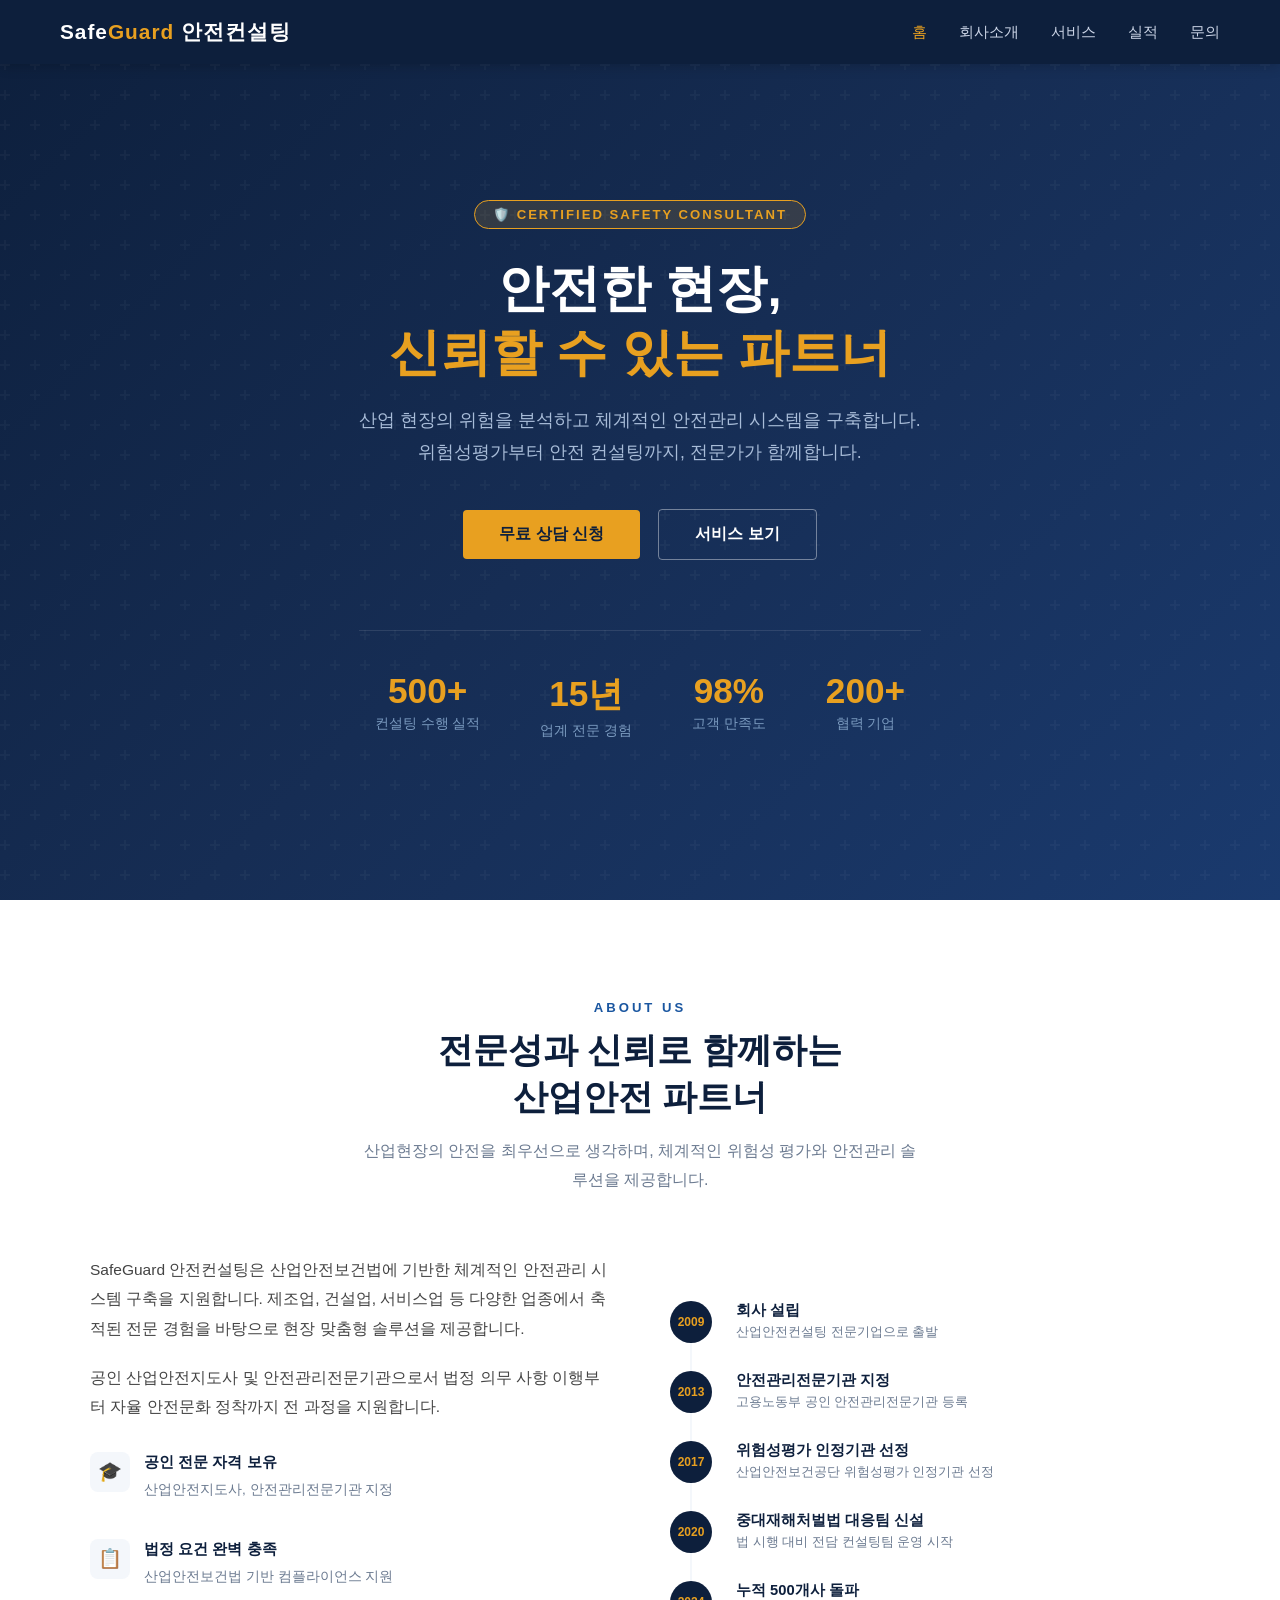
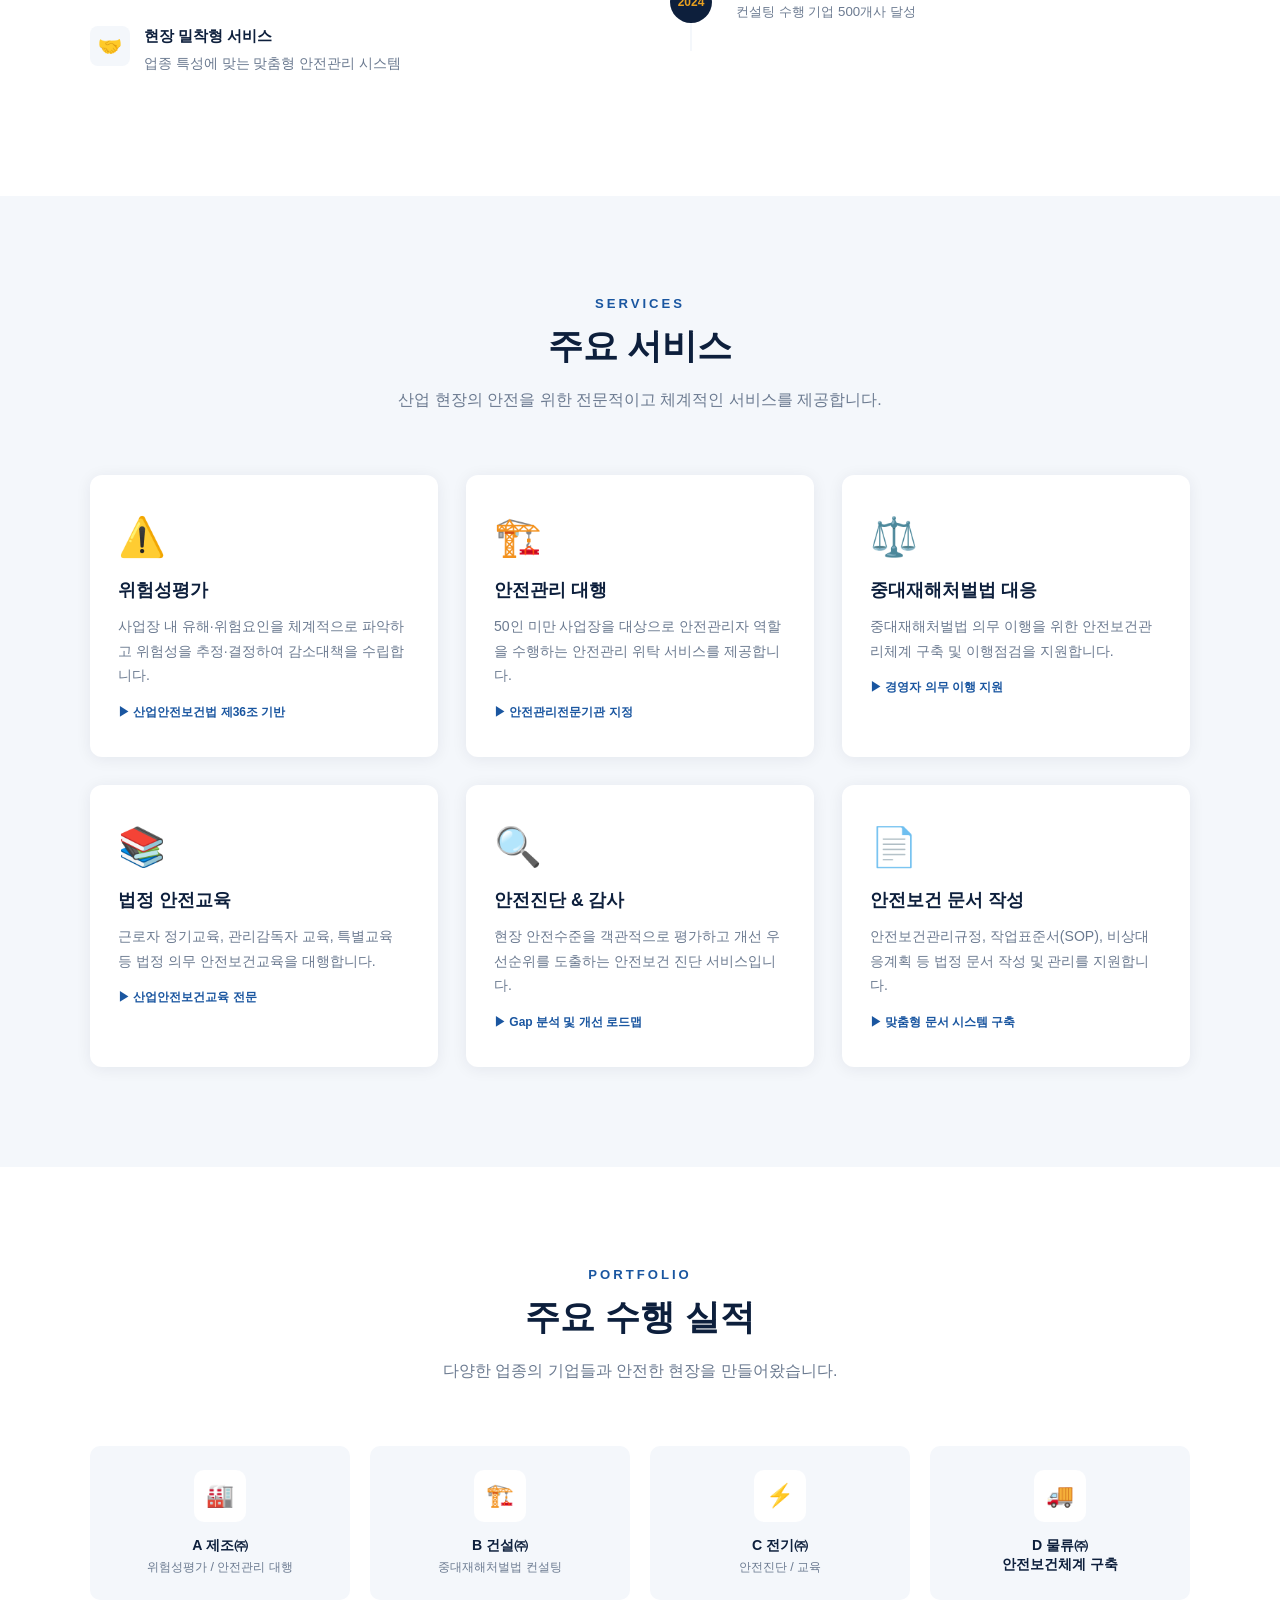
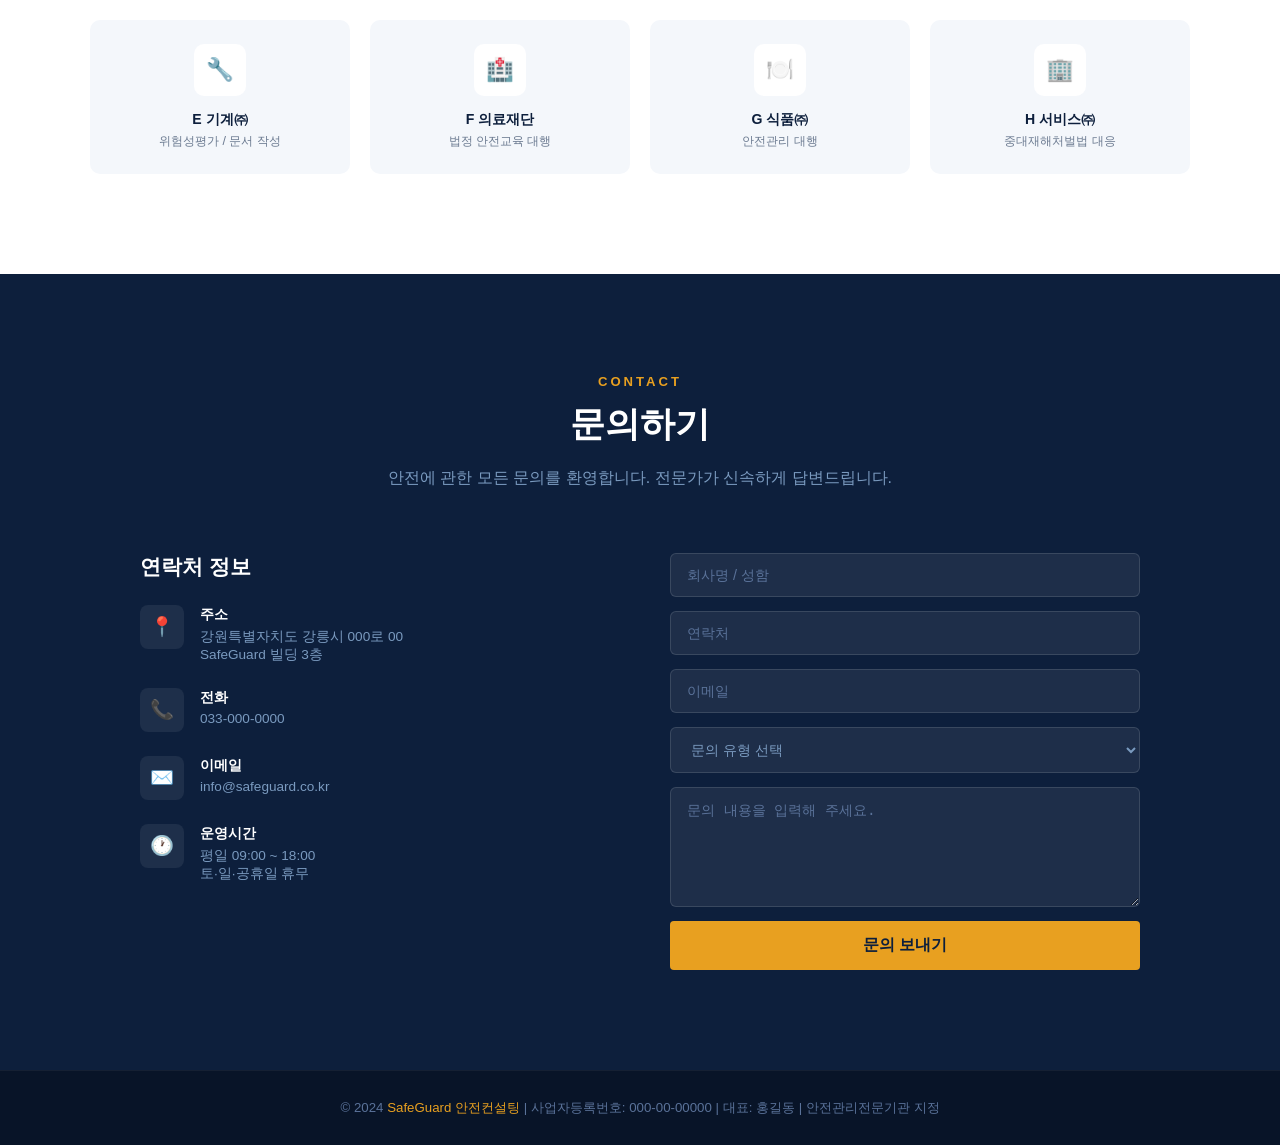
==== index.html @ ff200912 "Add files via upload" ====
<!DOCTYPE html>
<html lang="ko">
<head>
<meta charset="UTF-8">
<meta name="viewport" content="width=device-width, initial-scale=1.0">
<title>SafeGuard 산업안전컨설팅</title>
<style>
  * { margin: 0; padding: 0; box-sizing: border-box; }
  :root {
    --navy: #0d1f3c;
    --navy2: #162d54;
    --blue: #1a56a0;
    --accent: #e8a020;
    --light: #f4f7fb;
    --gray: #6b7a90;
    --white: #ffffff;
  }
  body { font-family: 'Segoe UI', 'Apple SD Gothic Neo', sans-serif; color: #222; background: var(--white); }

  /* NAV */
  nav {
    position: fixed; top: 0; width: 100%; background: var(--navy);
    display: flex; align-items: center; justify-content: space-between;
    padding: 0 60px; height: 64px; z-index: 1000; box-shadow: 0 2px 12px rgba(0,0,0,0.2);
  }
  .logo { color: var(--white); font-size: 1.3rem; font-weight: 700; letter-spacing: 1px; }
  .logo span { color: var(--accent); }
  .nav-links { display: flex; gap: 32px; list-style: none; }
  .nav-links a { color: #cdd6e8; text-decoration: none; font-size: 0.92rem; font-weight: 500; transition: color 0.2s; }
  .nav-links a:hover { color: var(--accent); }

  /* SECTIONS */
  section { scroll-margin-top: 64px; }

  /* HERO */
  .hero {
    min-height: 100vh; background: linear-gradient(135deg, var(--navy) 0%, var(--navy2) 50%, #1a3a6e 100%);
    display: flex; align-items: center; justify-content: center;
    text-align: center; padding: 100px 20px 60px;
    position: relative; overflow: hidden;
  }
  .hero::before {
    content: ''; position: absolute; inset: 0;
    background: url("data:image/svg+xml,%3Csvg width='60' height='60' viewBox='0 0 60 60' xmlns='http://www.w3.org/2000/svg'%3E%3Cg fill='none' fill-rule='evenodd'%3E%3Cg fill='%23ffffff' fill-opacity='0.03'%3E%3Cpath d='M36 34v-4h-2v4h-4v2h4v4h2v-4h4v-2h-4zm0-30V0h-2v4h-4v2h4v4h2V6h4V4h-4zM6 34v-4H4v4H0v2h4v4h2v-4h4v-2H6zM6 4V0H4v4H0v2h4v4h2V6h4V4H6z'/%3E%3C/g%3E%3C/g%3E%3C/svg%3E");
  }
  .hero-content { position: relative; z-index: 1; max-width: 800px; }
  .hero-badge {
    display: inline-block; background: rgba(232,160,32,0.15); border: 1px solid var(--accent);
    color: var(--accent); padding: 6px 18px; border-radius: 20px; font-size: 0.82rem;
    font-weight: 600; letter-spacing: 2px; margin-bottom: 28px;
  }
  .hero h1 { color: var(--white); font-size: 3.2rem; font-weight: 800; line-height: 1.25; margin-bottom: 20px; }
  .hero h1 span { color: var(--accent); }
  .hero p { color: #a8bcd8; font-size: 1.1rem; line-height: 1.8; margin-bottom: 40px; }
  .btn-primary {
    background: var(--accent); color: var(--navy); padding: 14px 36px;
    border: none; border-radius: 4px; font-size: 1rem; font-weight: 700;
    cursor: pointer; text-decoration: none; display: inline-block; transition: all 0.2s;
  }
  .btn-primary:hover { background: #f0b030; transform: translateY(-2px); box-shadow: 0 6px 20px rgba(232,160,32,0.4); }
  .btn-outline {
    background: transparent; color: var(--white); padding: 14px 36px;
    border: 1.5px solid rgba(255,255,255,0.4); border-radius: 4px; font-size: 1rem; font-weight: 600;
    cursor: pointer; text-decoration: none; display: inline-block; transition: all 0.2s; margin-left: 14px;
  }
  .btn-outline:hover { border-color: var(--white); background: rgba(255,255,255,0.08); }

  .stats {
    display: flex; justify-content: center; gap: 60px; margin-top: 70px;
    border-top: 1px solid rgba(255,255,255,0.1); padding-top: 40px;
  }
  .stat-item { text-align: center; }
  .stat-num { color: var(--accent); font-size: 2.2rem; font-weight: 800; }
  .stat-label { color: #7a9abf; font-size: 0.85rem; margin-top: 4px; }

  /* ABOUT */
  #about { background: var(--white); padding: 100px 60px; }
  .section-header { text-align: center; margin-bottom: 60px; }
  .section-tag { color: var(--blue); font-size: 0.82rem; font-weight: 700; letter-spacing: 3px; text-transform: uppercase; margin-bottom: 12px; }
  .section-title { font-size: 2.2rem; font-weight: 800; color: var(--navy); margin-bottom: 16px; }
  .section-desc { color: var(--gray); font-size: 1rem; line-height: 1.8; max-width: 560px; margin: 0 auto; }

  .about-grid { display: grid; grid-template-columns: 1fr 1fr; gap: 60px; max-width: 1100px; margin: 0 auto; align-items: center; }
  .about-text p { color: #444; line-height: 1.9; margin-bottom: 20px; font-size: 0.97rem; }
  .about-features { display: flex; flex-direction: column; gap: 16px; margin-top: 30px; }
  .feature-item { display: flex; align-items: flex-start; gap: 14px; }
  .feature-icon { width: 40px; height: 40px; background: var(--light); border-radius: 8px; display: flex; align-items: center; justify-content: center; font-size: 1.2rem; flex-shrink: 0; }
  .feature-item h4 { font-size: 0.95rem; font-weight: 700; color: var(--navy); margin-bottom: 4px; }
  .feature-item p { font-size: 0.85rem; color: var(--gray); }

  .timeline { position: relative; }
  .timeline::before { content: ''; position: absolute; left: 20px; top: 0; bottom: 0; width: 2px; background: var(--light); }
  .tl-item { display: flex; gap: 24px; margin-bottom: 28px; position: relative; }
  .tl-dot { width: 42px; height: 42px; background: var(--navy); border-radius: 50%; display: flex; align-items: center; justify-content: center; color: var(--accent); font-size: 0.75rem; font-weight: 700; flex-shrink: 0; z-index: 1; }
  .tl-content h4 { font-size: 0.92rem; font-weight: 700; color: var(--navy); }
  .tl-content p { font-size: 0.83rem; color: var(--gray); margin-top: 3px; }

  /* SERVICES */
  #services { background: var(--light); padding: 100px 60px; }
  .services-grid { display: grid; grid-template-columns: repeat(3, 1fr); gap: 28px; max-width: 1100px; margin: 0 auto; }
  .service-card {
    background: var(--white); border-radius: 12px; padding: 36px 28px;
    box-shadow: 0 2px 16px rgba(13,31,60,0.07); transition: all 0.25s;
    border-top: 3px solid transparent;
  }
  .service-card:hover { transform: translateY(-6px); box-shadow: 0 12px 36px rgba(13,31,60,0.13); border-top-color: var(--accent); }
  .svc-icon { font-size: 2.4rem; margin-bottom: 18px; }
  .service-card h3 { font-size: 1.1rem; font-weight: 700; color: var(--navy); margin-bottom: 12px; }
  .service-card p { font-size: 0.88rem; color: var(--gray); line-height: 1.75; }
  .svc-tag { display: inline-block; margin-top: 16px; font-size: 0.75rem; color: var(--blue); font-weight: 600; }

  /* PORTFOLIO */
  #portfolio { background: var(--white); padding: 100px 60px; }
  .portfolio-grid { display: grid; grid-template-columns: repeat(4, 1fr); gap: 20px; max-width: 1100px; margin: 0 auto; }
  .portfolio-card {
    background: var(--light); border-radius: 10px; padding: 24px 20px;
    text-align: center; transition: all 0.2s;
  }
  .portfolio-card:hover { background: var(--navy); }
  .portfolio-card:hover .pc-name { color: var(--white); }
  .portfolio-card:hover .pc-type { color: var(--accent); }
  .pc-logo { width: 52px; height: 52px; background: var(--white); border-radius: 10px; margin: 0 auto 14px; display: flex; align-items: center; justify-content: center; font-size: 1.4rem; }
  .pc-name { font-size: 0.88rem; font-weight: 700; color: var(--navy); }
  .pc-type { font-size: 0.78rem; color: var(--gray); margin-top: 4px; }

  /* CONTACT */
  #contact { background: var(--navy); padding: 100px 60px; }
  #contact .section-title { color: var(--white); }
  #contact .section-desc { color: #7a9abf; }
  .contact-grid { display: grid; grid-template-columns: 1fr 1fr; gap: 60px; max-width: 1000px; margin: 0 auto; }
  .contact-info { color: #a8bcd8; }
  .contact-info h3 { color: var(--white); font-size: 1.3rem; margin-bottom: 24px; }
  .ci-item { display: flex; gap: 16px; align-items: flex-start; margin-bottom: 24px; }
  .ci-icon { width: 44px; height: 44px; background: rgba(255,255,255,0.07); border-radius: 8px; display: flex; align-items: center; justify-content: center; font-size: 1.2rem; flex-shrink: 0; }
  .ci-item h4 { color: var(--white); font-size: 0.88rem; margin-bottom: 4px; }
  .ci-item p { font-size: 0.85rem; color: #7a9abf; }
  .contact-form { display: flex; flex-direction: column; gap: 14px; }
  .contact-form input, .contact-form textarea, .contact-form select {
    background: rgba(255,255,255,0.07); border: 1px solid rgba(255,255,255,0.12);
    border-radius: 6px; padding: 13px 16px; color: var(--white); font-size: 0.9rem;
    outline: none; transition: border 0.2s; width: 100%;
  }
  .contact-form input::placeholder, .contact-form textarea::placeholder { color: #5a7299; }
  .contact-form input:focus, .contact-form textarea:focus { border-color: var(--accent); }
  .contact-form textarea { height: 120px; resize: vertical; }
  .contact-form .btn-primary { width: 100%; text-align: center; margin-left: 0; }

  /* FOOTER */
  footer {
    background: #081428; color: #5a7299; text-align: center;
    padding: 28px; font-size: 0.83rem; border-top: 1px solid rgba(255,255,255,0.05);
  }
  footer span { color: var(--accent); }

  /* SCROLL ACTIVE */
  .nav-links a.active { color: var(--accent); }
</style>
</head>
<body>

<!-- NAVIGATION -->
<nav>
  <div class="logo">Safe<span>Guard</span> 안전컨설팅</div>
  <ul class="nav-links">
    <li><a href="#hero">홈</a></li>
    <li><a href="#about">회사소개</a></li>
    <li><a href="#services">서비스</a></li>
    <li><a href="#portfolio">실적</a></li>
    <li><a href="#contact">문의</a></li>
  </ul>
</nav>

<!-- HERO -->
<section id="hero" class="hero">
  <div class="hero-content">
    <div class="hero-badge">🛡️ CERTIFIED SAFETY CONSULTANT</div>
    <h1>안전한 현장,<br><span>신뢰할 수 있는 파트너</span></h1>
    <p>산업 현장의 위험을 분석하고 체계적인 안전관리 시스템을 구축합니다.<br>위험성평가부터 안전 컨설팅까지, 전문가가 함께합니다.</p>
    <a href="#contact" class="btn-primary">무료 상담 신청</a>
    <a href="#services" class="btn-outline">서비스 보기</a>
    <div class="stats">
      <div class="stat-item"><div class="stat-num">500+</div><div class="stat-label">컨설팅 수행 실적</div></div>
      <div class="stat-item"><div class="stat-num">15년</div><div class="stat-label">업계 전문 경험</div></div>
      <div class="stat-item"><div class="stat-num">98%</div><div class="stat-label">고객 만족도</div></div>
      <div class="stat-item"><div class="stat-num">200+</div><div class="stat-label">협력 기업</div></div>
    </div>
  </div>
</section>

<!-- ABOUT -->
<section id="about">
  <div class="section-header">
    <div class="section-tag">About Us</div>
    <h2 class="section-title">전문성과 신뢰로 함께하는<br>산업안전 파트너</h2>
    <p class="section-desc">산업현장의 안전을 최우선으로 생각하며, 체계적인 위험성 평가와 안전관리 솔루션을 제공합니다.</p>
  </div>
  <div class="about-grid">
    <div class="about-text">
      <p>SafeGuard 안전컨설팅은 산업안전보건법에 기반한 체계적인 안전관리 시스템 구축을 지원합니다. 제조업, 건설업, 서비스업 등 다양한 업종에서 축적된 전문 경험을 바탕으로 현장 맞춤형 솔루션을 제공합니다.</p>
      <p>공인 산업안전지도사 및 안전관리전문기관으로서 법정 의무 사항 이행부터 자율 안전문화 정착까지 전 과정을 지원합니다.</p>
      <div class="about-features">
        <div class="feature-item">
          <div class="feature-icon">🎓</div>
          <div><h4>공인 전문 자격 보유</h4><p>산업안전지도사, 안전관리전문기관 지정</p></div>
        </div>
        <div class="feature-item">
          <div class="feature-icon">📋</div>
          <div><h4>법정 요건 완벽 충족</h4><p>산업안전보건법 기반 컴플라이언스 지원</p></div>
        </div>
        <div class="feature-item">
          <div class="feature-icon">🤝</div>
          <div><h4>현장 밀착형 서비스</h4><p>업종 특성에 맞는 맞춤형 안전관리 시스템</p></div>
        </div>
      </div>
    </div>
    <div class="timeline">
      <div class="tl-item"><div class="tl-dot">2009</div><div class="tl-content"><h4>회사 설립</h4><p>산업안전컨설팅 전문기업으로 출발</p></div></div>
      <div class="tl-item"><div class="tl-dot">2013</div><div class="tl-content"><h4>안전관리전문기관 지정</h4><p>고용노동부 공인 안전관리전문기관 등록</p></div></div>
      <div class="tl-item"><div class="tl-dot">2017</div><div class="tl-content"><h4>위험성평가 인정기관 선정</h4><p>산업안전보건공단 위험성평가 인정기관 선정</p></div></div>
      <div class="tl-item"><div class="tl-dot">2020</div><div class="tl-content"><h4>중대재해처벌법 대응팀 신설</h4><p>법 시행 대비 전담 컨설팅팀 운영 시작</p></div></div>
      <div class="tl-item"><div class="tl-dot">2024</div><div class="tl-content"><h4>누적 500개사 돌파</h4><p>컨설팅 수행 기업 500개사 달성</p></div></div>
    </div>
  </div>
</section>

<!-- SERVICES -->
<section id="services">
  <div class="section-header">
    <div class="section-tag">Services</div>
    <h2 class="section-title">주요 서비스</h2>
    <p class="section-desc">산업 현장의 안전을 위한 전문적이고 체계적인 서비스를 제공합니다.</p>
  </div>
  <div class="services-grid">
    <div class="service-card">
      <div class="svc-icon">⚠️</div>
      <h3>위험성평가</h3>
      <p>사업장 내 유해·위험요인을 체계적으로 파악하고 위험성을 추정·결정하여 감소대책을 수립합니다.</p>
      <span class="svc-tag">▶ 산업안전보건법 제36조 기반</span>
    </div>
    <div class="service-card">
      <div class="svc-icon">🏗️</div>
      <h3>안전관리 대행</h3>
      <p>50인 미만 사업장을 대상으로 안전관리자 역할을 수행하는 안전관리 위탁 서비스를 제공합니다.</p>
      <span class="svc-tag">▶ 안전관리전문기관 지정</span>
    </div>
    <div class="service-card">
      <div class="svc-icon">⚖️</div>
      <h3>중대재해처벌법 대응</h3>
      <p>중대재해처벌법 의무 이행을 위한 안전보건관리체계 구축 및 이행점검을 지원합니다.</p>
      <span class="svc-tag">▶ 경영자 의무 이행 지원</span>
    </div>
    <div class="service-card">
      <div class="svc-icon">📚</div>
      <h3>법정 안전교육</h3>
      <p>근로자 정기교육, 관리감독자 교육, 특별교육 등 법정 의무 안전보건교육을 대행합니다.</p>
      <span class="svc-tag">▶ 산업안전보건교육 전문</span>
    </div>
    <div class="service-card">
      <div class="svc-icon">🔍</div>
      <h3>안전진단 & 감사</h3>
      <p>현장 안전수준을 객관적으로 평가하고 개선 우선순위를 도출하는 안전보건 진단 서비스입니다.</p>
      <span class="svc-tag">▶ Gap 분석 및 개선 로드맵</span>
    </div>
    <div class="service-card">
      <div class="svc-icon">📄</div>
      <h3>안전보건 문서 작성</h3>
      <p>안전보건관리규정, 작업표준서(SOP), 비상대응계획 등 법정 문서 작성 및 관리를 지원합니다.</p>
      <span class="svc-tag">▶ 맞춤형 문서 시스템 구축</span>
    </div>
  </div>
</section>

<!-- PORTFOLIO -->
<section id="portfolio">
  <div class="section-header">
    <div class="section-tag">Portfolio</div>
    <h2 class="section-title">주요 수행 실적</h2>
    <p class="section-desc">다양한 업종의 기업들과 안전한 현장을 만들어왔습니다.</p>
  </div>
  <div class="portfolio-grid">
    <div class="portfolio-card"><div class="pc-logo">🏭</div><div class="pc-name">A 제조㈜</div><div class="pc-type">위험성평가 / 안전관리 대행</div></div>
    <div class="portfolio-card"><div class="pc-logo">🏗️</div><div class="pc-name">B 건설㈜</div><div class="pc-type">중대재해처벌법 컨설팅</div></div>
    <div class="portfolio-card"><div class="pc-logo">⚡</div><div class="pc-name">C 전기㈜</div><div class="pc-type">안전진단 / 교육</div></div>
    <div class="portfolio-card"><div class="pc-logo">🚚</div><div class="pc-name">D 물류㈜</div><div class="pc-name">안전보건체계 구축</div></div>
    <div class="portfolio-card"><div class="pc-logo">🔧</div><div class="pc-name">E 기계㈜</div><div class="pc-type">위험성평가 / 문서 작성</div></div>
    <div class="portfolio-card"><div class="pc-logo">🏥</div><div class="pc-name">F 의료재단</div><div class="pc-type">법정 안전교육 대행</div></div>
    <div class="portfolio-card"><div class="pc-logo">🍽️</div><div class="pc-name">G 식품㈜</div><div class="pc-type">안전관리 대행</div></div>
    <div class="portfolio-card"><div class="pc-logo">🏢</div><div class="pc-name">H 서비스㈜</div><div class="pc-type">중대재해처벌법 대응</div></div>
  </div>
</section>

<!-- CONTACT -->
<section id="contact">
  <div class="section-header">
    <div class="section-tag" style="color:#e8a020">Contact</div>
    <h2 class="section-title">문의하기</h2>
    <p class="section-desc">안전에 관한 모든 문의를 환영합니다. 전문가가 신속하게 답변드립니다.</p>
  </div>
  <div class="contact-grid">
    <div class="contact-info">
      <h3>연락처 정보</h3>
      <div class="ci-item">
        <div class="ci-icon">📍</div>
        <div><h4>주소</h4><p>강원특별자치도 강릉시 000로 00<br>SafeGuard 빌딩 3층</p></div>
      </div>
      <div class="ci-item">
        <div class="ci-icon">📞</div>
        <div><h4>전화</h4><p>033-000-0000</p></div>
      </div>
      <div class="ci-item">
        <div class="ci-icon">✉️</div>
        <div><h4>이메일</h4><p>info@safeguard.co.kr</p></div>
      </div>
      <div class="ci-item">
        <div class="ci-icon">🕐</div>
        <div><h4>운영시간</h4><p>평일 09:00 ~ 18:00<br>토·일·공휴일 휴무</p></div>
      </div>
    </div>
    <div>
      <div class="contact-form">
        <input type="text" placeholder="회사명 / 성함">
        <input type="tel" placeholder="연락처">
        <input type="email" placeholder="이메일">
        <select style="background:rgba(255,255,255,0.07);border:1px solid rgba(255,255,255,0.12);border-radius:6px;padding:13px 16px;color:#7a9abf;font-size:0.9rem;outline:none;width:100%">
          <option>문의 유형 선택</option>
          <option>위험성평가</option>
          <option>안전관리 대행</option>
          <option>중대재해처벌법 대응</option>
          <option>법정 안전교육</option>
          <option>기타 문의</option>
        </select>
        <textarea placeholder="문의 내용을 입력해 주세요."></textarea>
        <a href="#" class="btn-primary" style="text-align:center">문의 보내기</a>
      </div>
    </div>
  </div>
</section>

<!-- FOOTER -->
<footer>
  <p>© 2024 <span>SafeGuard 안전컨설팅</span> | 사업자등록번호: 000-00-00000 | 대표: 홍길동 | 안전관리전문기관 지정</p>
</footer>

<script>
  // Smooth scroll
  document.querySelectorAll('a[href^="#"]').forEach(a => {
    a.addEventListener('click', e => {
      e.preventDefault();
      const t = document.querySelector(a.getAttribute('href'));
      if (t) t.scrollIntoView({ behavior: 'smooth' });
    });
  });
  // Nav highlight
  const sections = document.querySelectorAll('section[id]');
  const links = document.querySelectorAll('.nav-links a');
  window.addEventListener('scroll', () => {
    let cur = '';
    sections.forEach(s => { if (scrollY >= s.offsetTop - 80) cur = s.id; });
    links.forEach(l => { l.classList.toggle('active', l.getAttribute('href') === '#' + cur); });
  });
</script>
</body>
</html>
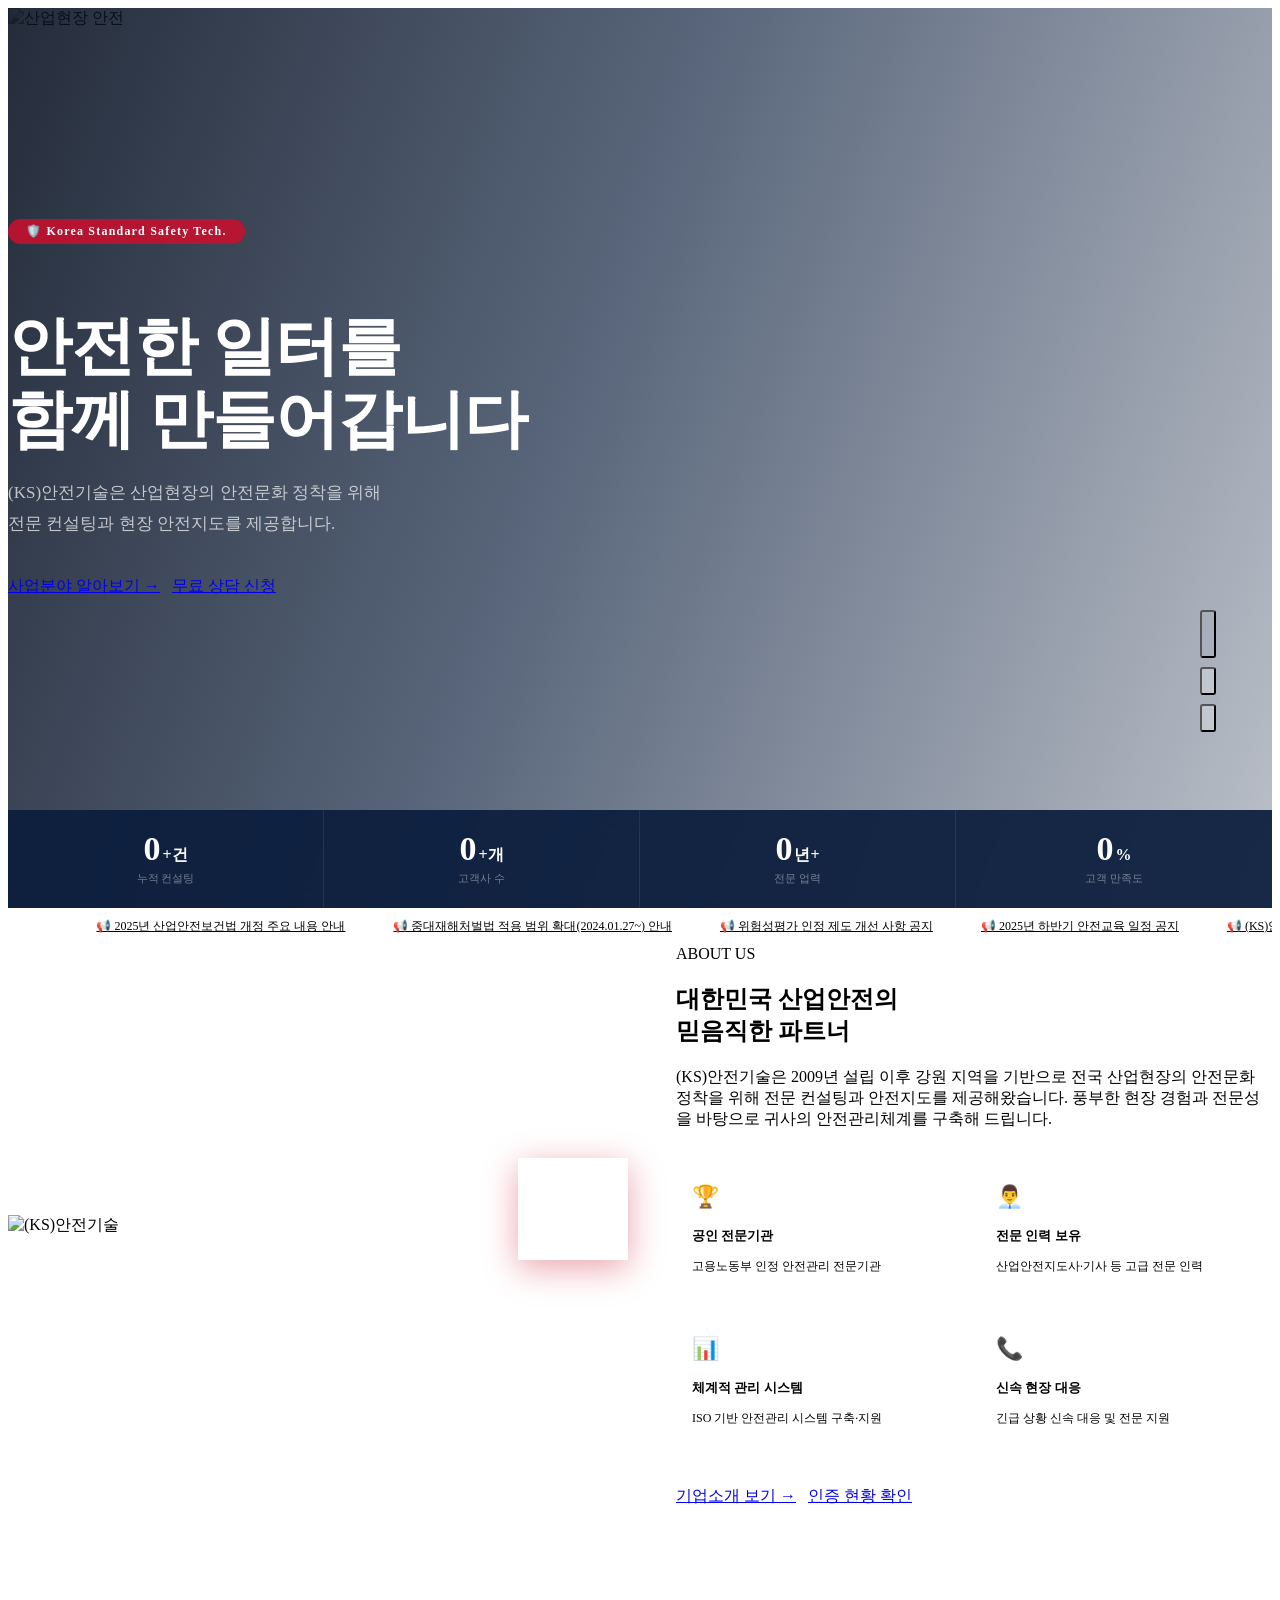
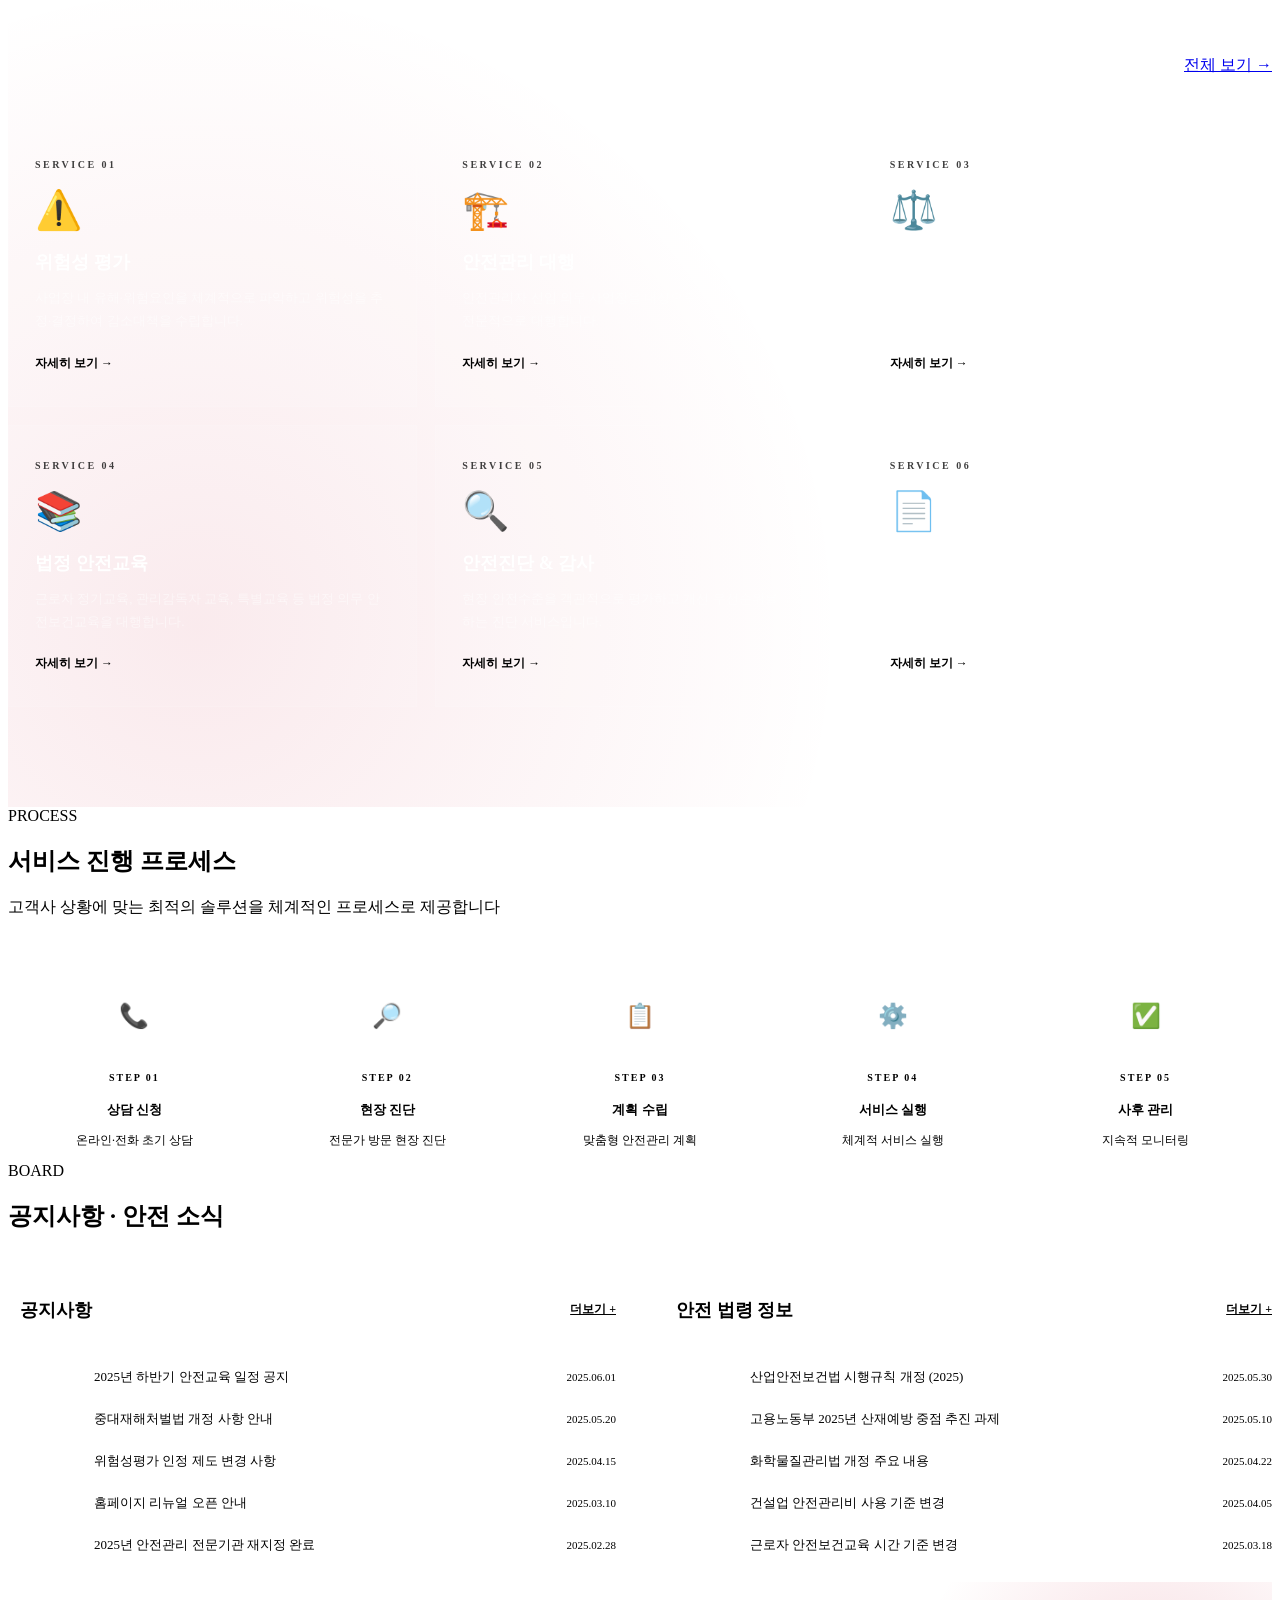
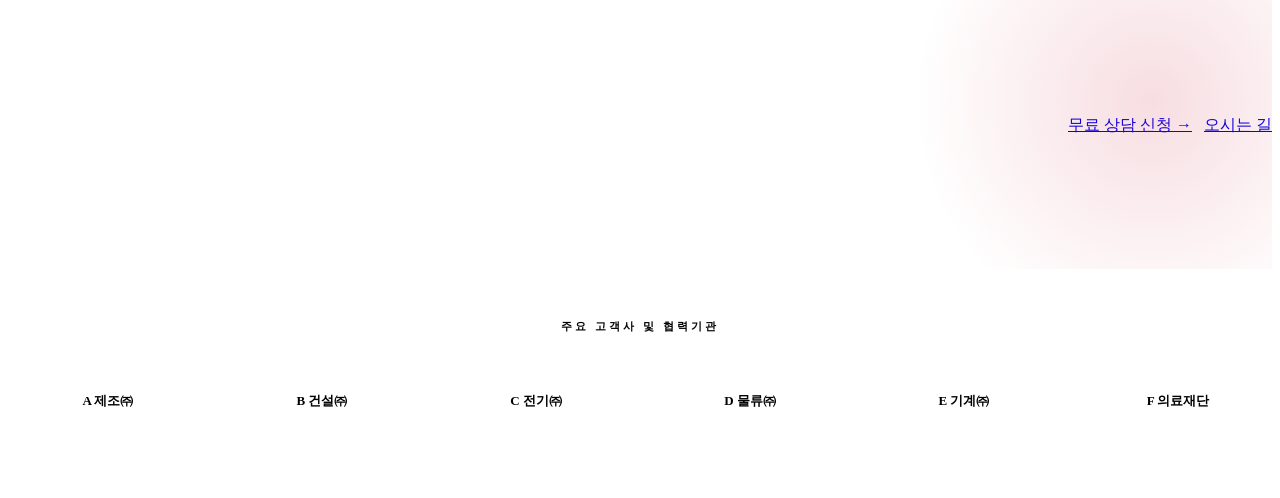
==== commit 8b77443f: "Add files via upload" ====
--- a/index.html
+++ b/index.html
@@ -1,363 +1,270 @@
-<!DOCTYPE html>
-<html lang="ko">
-<head>
-<meta charset="UTF-8">
-<meta name="viewport" content="width=device-width, initial-scale=1.0">
-<title>SafeGuard 산업안전컨설팅</title>
-<style>
-  * { margin: 0; padding: 0; box-sizing: border-box; }
-  :root {
-    --navy: #0d1f3c;
-    --navy2: #162d54;
-    --blue: #1a56a0;
-    --accent: #e8a020;
-    --light: #f4f7fb;
-    --gray: #6b7a90;
-    --white: #ffffff;
-  }
-  body { font-family: 'Segoe UI', 'Apple SD Gothic Neo', sans-serif; color: #222; background: var(--white); }
-
-  /* NAV */
-  nav {
-    position: fixed; top: 0; width: 100%; background: var(--navy);
-    display: flex; align-items: center; justify-content: space-between;
-    padding: 0 60px; height: 64px; z-index: 1000; box-shadow: 0 2px 12px rgba(0,0,0,0.2);
-  }
-  .logo { color: var(--white); font-size: 1.3rem; font-weight: 700; letter-spacing: 1px; }
-  .logo span { color: var(--accent); }
-  .nav-links { display: flex; gap: 32px; list-style: none; }
-  .nav-links a { color: #cdd6e8; text-decoration: none; font-size: 0.92rem; font-weight: 500; transition: color 0.2s; }
-  .nav-links a:hover { color: var(--accent); }
-
-  /* SECTIONS */
-  section { scroll-margin-top: 64px; }
-
-  /* HERO */
-  .hero {
-    min-height: 100vh; background: linear-gradient(135deg, var(--navy) 0%, var(--navy2) 50%, #1a3a6e 100%);
-    display: flex; align-items: center; justify-content: center;
-    text-align: center; padding: 100px 20px 60px;
-    position: relative; overflow: hidden;
-  }
-  .hero::before {
-    content: ''; position: absolute; inset: 0;
-    background: url("data:image/svg+xml,%3Csvg width='60' height='60' viewBox='0 0 60 60' xmlns='http://www.w3.org/2000/svg'%3E%3Cg fill='none' fill-rule='evenodd'%3E%3Cg fill='%23ffffff' fill-opacity='0.03'%3E%3Cpath d='M36 34v-4h-2v4h-4v2h4v4h2v-4h4v-2h-4zm0-30V0h-2v4h-4v2h4v4h2V6h4V4h-4zM6 34v-4H4v4H0v2h4v4h2v-4h4v-2H6zM6 4V0H4v4H0v2h4v4h2V6h4V4H6z'/%3E%3C/g%3E%3C/g%3E%3C/svg%3E");
-  }
-  .hero-content { position: relative; z-index: 1; max-width: 800px; }
-  .hero-badge {
-    display: inline-block; background: rgba(232,160,32,0.15); border: 1px solid var(--accent);
-    color: var(--accent); padding: 6px 18px; border-radius: 20px; font-size: 0.82rem;
-    font-weight: 600; letter-spacing: 2px; margin-bottom: 28px;
-  }
-  .hero h1 { color: var(--white); font-size: 3.2rem; font-weight: 800; line-height: 1.25; margin-bottom: 20px; }
-  .hero h1 span { color: var(--accent); }
-  .hero p { color: #a8bcd8; font-size: 1.1rem; line-height: 1.8; margin-bottom: 40px; }
-  .btn-primary {
-    background: var(--accent); color: var(--navy); padding: 14px 36px;
-    border: none; border-radius: 4px; font-size: 1rem; font-weight: 700;
-    cursor: pointer; text-decoration: none; display: inline-block; transition: all 0.2s;
-  }
-  .btn-primary:hover { background: #f0b030; transform: translateY(-2px); box-shadow: 0 6px 20px rgba(232,160,32,0.4); }
-  .btn-outline {
-    background: transparent; color: var(--white); padding: 14px 36px;
-    border: 1.5px solid rgba(255,255,255,0.4); border-radius: 4px; font-size: 1rem; font-weight: 600;
-    cursor: pointer; text-decoration: none; display: inline-block; transition: all 0.2s; margin-left: 14px;
-  }
-  .btn-outline:hover { border-color: var(--white); background: rgba(255,255,255,0.08); }
-
-  .stats {
-    display: flex; justify-content: center; gap: 60px; margin-top: 70px;
-    border-top: 1px solid rgba(255,255,255,0.1); padding-top: 40px;
-  }
-  .stat-item { text-align: center; }
-  .stat-num { color: var(--accent); font-size: 2.2rem; font-weight: 800; }
-  .stat-label { color: #7a9abf; font-size: 0.85rem; margin-top: 4px; }
-
-  /* ABOUT */
-  #about { background: var(--white); padding: 100px 60px; }
-  .section-header { text-align: center; margin-bottom: 60px; }
-  .section-tag { color: var(--blue); font-size: 0.82rem; font-weight: 700; letter-spacing: 3px; text-transform: uppercase; margin-bottom: 12px; }
-  .section-title { font-size: 2.2rem; font-weight: 800; color: var(--navy); margin-bottom: 16px; }
-  .section-desc { color: var(--gray); font-size: 1rem; line-height: 1.8; max-width: 560px; margin: 0 auto; }
-
-  .about-grid { display: grid; grid-template-columns: 1fr 1fr; gap: 60px; max-width: 1100px; margin: 0 auto; align-items: center; }
-  .about-text p { color: #444; line-height: 1.9; margin-bottom: 20px; font-size: 0.97rem; }
-  .about-features { display: flex; flex-direction: column; gap: 16px; margin-top: 30px; }
-  .feature-item { display: flex; align-items: flex-start; gap: 14px; }
-  .feature-icon { width: 40px; height: 40px; background: var(--light); border-radius: 8px; display: flex; align-items: center; justify-content: center; font-size: 1.2rem; flex-shrink: 0; }
-  .feature-item h4 { font-size: 0.95rem; font-weight: 700; color: var(--navy); margin-bottom: 4px; }
-  .feature-item p { font-size: 0.85rem; color: var(--gray); }
-
-  .timeline { position: relative; }
-  .timeline::before { content: ''; position: absolute; left: 20px; top: 0; bottom: 0; width: 2px; background: var(--light); }
-  .tl-item { display: flex; gap: 24px; margin-bottom: 28px; position: relative; }
-  .tl-dot { width: 42px; height: 42px; background: var(--navy); border-radius: 50%; display: flex; align-items: center; justify-content: center; color: var(--accent); font-size: 0.75rem; font-weight: 700; flex-shrink: 0; z-index: 1; }
-  .tl-content h4 { font-size: 0.92rem; font-weight: 700; color: var(--navy); }
-  .tl-content p { font-size: 0.83rem; color: var(--gray); margin-top: 3px; }
-
-  /* SERVICES */
-  #services { background: var(--light); padding: 100px 60px; }
-  .services-grid { display: grid; grid-template-columns: repeat(3, 1fr); gap: 28px; max-width: 1100px; margin: 0 auto; }
-  .service-card {
-    background: var(--white); border-radius: 12px; padding: 36px 28px;
-    box-shadow: 0 2px 16px rgba(13,31,60,0.07); transition: all 0.25s;
-    border-top: 3px solid transparent;
-  }
-  .service-card:hover { transform: translateY(-6px); box-shadow: 0 12px 36px rgba(13,31,60,0.13); border-top-color: var(--accent); }
-  .svc-icon { font-size: 2.4rem; margin-bottom: 18px; }
-  .service-card h3 { font-size: 1.1rem; font-weight: 700; color: var(--navy); margin-bottom: 12px; }
-  .service-card p { font-size: 0.88rem; color: var(--gray); line-height: 1.75; }
-  .svc-tag { display: inline-block; margin-top: 16px; font-size: 0.75rem; color: var(--blue); font-weight: 600; }
-
-  /* PORTFOLIO */
-  #portfolio { background: var(--white); padding: 100px 60px; }
-  .portfolio-grid { display: grid; grid-template-columns: repeat(4, 1fr); gap: 20px; max-width: 1100px; margin: 0 auto; }
-  .portfolio-card {
-    background: var(--light); border-radius: 10px; padding: 24px 20px;
-    text-align: center; transition: all 0.2s;
-  }
-  .portfolio-card:hover { background: var(--navy); }
-  .portfolio-card:hover .pc-name { color: var(--white); }
-  .portfolio-card:hover .pc-type { color: var(--accent); }
-  .pc-logo { width: 52px; height: 52px; background: var(--white); border-radius: 10px; margin: 0 auto 14px; display: flex; align-items: center; justify-content: center; font-size: 1.4rem; }
-  .pc-name { font-size: 0.88rem; font-weight: 700; color: var(--navy); }
-  .pc-type { font-size: 0.78rem; color: var(--gray); margin-top: 4px; }
-
-  /* CONTACT */
-  #contact { background: var(--navy); padding: 100px 60px; }
-  #contact .section-title { color: var(--white); }
-  #contact .section-desc { color: #7a9abf; }
-  .contact-grid { display: grid; grid-template-columns: 1fr 1fr; gap: 60px; max-width: 1000px; margin: 0 auto; }
-  .contact-info { color: #a8bcd8; }
-  .contact-info h3 { color: var(--white); font-size: 1.3rem; margin-bottom: 24px; }
-  .ci-item { display: flex; gap: 16px; align-items: flex-start; margin-bottom: 24px; }
-  .ci-icon { width: 44px; height: 44px; background: rgba(255,255,255,0.07); border-radius: 8px; display: flex; align-items: center; justify-content: center; font-size: 1.2rem; flex-shrink: 0; }
-  .ci-item h4 { color: var(--white); font-size: 0.88rem; margin-bottom: 4px; }
-  .ci-item p { font-size: 0.85rem; color: #7a9abf; }
-  .contact-form { display: flex; flex-direction: column; gap: 14px; }
-  .contact-form input, .contact-form textarea, .contact-form select {
-    background: rgba(255,255,255,0.07); border: 1px solid rgba(255,255,255,0.12);
-    border-radius: 6px; padding: 13px 16px; color: var(--white); font-size: 0.9rem;
-    outline: none; transition: border 0.2s; width: 100%;
-  }
-  .contact-form input::placeholder, .contact-form textarea::placeholder { color: #5a7299; }
-  .contact-form input:focus, .contact-form textarea:focus { border-color: var(--accent); }
-  .contact-form textarea { height: 120px; resize: vertical; }
-  .contact-form .btn-primary { width: 100%; text-align: center; margin-left: 0; }
-
-  /* FOOTER */
-  footer {
-    background: #081428; color: #5a7299; text-align: center;
-    padding: 28px; font-size: 0.83rem; border-top: 1px solid rgba(255,255,255,0.05);
-  }
-  footer span { color: var(--accent); }
-
-  /* SCROLL ACTIVE */
-  .nav-links a.active { color: var(--accent); }
-</style>
-</head>
-<body>
-
-<!-- NAVIGATION -->
-<nav>
-  <div class="logo">Safe<span>Guard</span> 안전컨설팅</div>
-  <ul class="nav-links">
-    <li><a href="#hero">홈</a></li>
-    <li><a href="#about">회사소개</a></li>
-    <li><a href="#services">서비스</a></li>
-    <li><a href="#portfolio">실적</a></li>
-    <li><a href="#contact">문의</a></li>
-  </ul>
-</nav>
-
-<!-- HERO -->
-<section id="hero" class="hero">
-  <div class="hero-content">
-    <div class="hero-badge">🛡️ CERTIFIED SAFETY CONSULTANT</div>
-    <h1>안전한 현장,<br><span>신뢰할 수 있는 파트너</span></h1>
-    <p>산업 현장의 위험을 분석하고 체계적인 안전관리 시스템을 구축합니다.<br>위험성평가부터 안전 컨설팅까지, 전문가가 함께합니다.</p>
-    <a href="#contact" class="btn-primary">무료 상담 신청</a>
-    <a href="#services" class="btn-outline">서비스 보기</a>
-    <div class="stats">
-      <div class="stat-item"><div class="stat-num">500+</div><div class="stat-label">컨설팅 수행 실적</div></div>
-      <div class="stat-item"><div class="stat-num">15년</div><div class="stat-label">업계 전문 경험</div></div>
-      <div class="stat-item"><div class="stat-num">98%</div><div class="stat-label">고객 만족도</div></div>
-      <div class="stat-item"><div class="stat-num">200+</div><div class="stat-label">협력 기업</div></div>
-    </div>
-  </div>
-</section>
-
-<!-- ABOUT -->
-<section id="about">
-  <div class="section-header">
-    <div class="section-tag">About Us</div>
-    <h2 class="section-title">전문성과 신뢰로 함께하는<br>산업안전 파트너</h2>
-    <p class="section-desc">산업현장의 안전을 최우선으로 생각하며, 체계적인 위험성 평가와 안전관리 솔루션을 제공합니다.</p>
-  </div>
-  <div class="about-grid">
-    <div class="about-text">
-      <p>SafeGuard 안전컨설팅은 산업안전보건법에 기반한 체계적인 안전관리 시스템 구축을 지원합니다. 제조업, 건설업, 서비스업 등 다양한 업종에서 축적된 전문 경험을 바탕으로 현장 맞춤형 솔루션을 제공합니다.</p>
-      <p>공인 산업안전지도사 및 안전관리전문기관으로서 법정 의무 사항 이행부터 자율 안전문화 정착까지 전 과정을 지원합니다.</p>
-      <div class="about-features">
-        <div class="feature-item">
-          <div class="feature-icon">🎓</div>
-          <div><h4>공인 전문 자격 보유</h4><p>산업안전지도사, 안전관리전문기관 지정</p></div>
-        </div>
-        <div class="feature-item">
-          <div class="feature-icon">📋</div>
-          <div><h4>법정 요건 완벽 충족</h4><p>산업안전보건법 기반 컴플라이언스 지원</p></div>
-        </div>
-        <div class="feature-item">
-          <div class="feature-icon">🤝</div>
-          <div><h4>현장 밀착형 서비스</h4><p>업종 특성에 맞는 맞춤형 안전관리 시스템</p></div>
-        </div>
-      </div>
-    </div>
-    <div class="timeline">
-      <div class="tl-item"><div class="tl-dot">2009</div><div class="tl-content"><h4>회사 설립</h4><p>산업안전컨설팅 전문기업으로 출발</p></div></div>
-      <div class="tl-item"><div class="tl-dot">2013</div><div class="tl-content"><h4>안전관리전문기관 지정</h4><p>고용노동부 공인 안전관리전문기관 등록</p></div></div>
-      <div class="tl-item"><div class="tl-dot">2017</div><div class="tl-content"><h4>위험성평가 인정기관 선정</h4><p>산업안전보건공단 위험성평가 인정기관 선정</p></div></div>
-      <div class="tl-item"><div class="tl-dot">2020</div><div class="tl-content"><h4>중대재해처벌법 대응팀 신설</h4><p>법 시행 대비 전담 컨설팅팀 운영 시작</p></div></div>
-      <div class="tl-item"><div class="tl-dot">2024</div><div class="tl-content"><h4>누적 500개사 돌파</h4><p>컨설팅 수행 기업 500개사 달성</p></div></div>
-    </div>
-  </div>
-</section>
-
-<!-- SERVICES -->
-<section id="services">
-  <div class="section-header">
-    <div class="section-tag">Services</div>
-    <h2 class="section-title">주요 서비스</h2>
-    <p class="section-desc">산업 현장의 안전을 위한 전문적이고 체계적인 서비스를 제공합니다.</p>
-  </div>
-  <div class="services-grid">
-    <div class="service-card">
-      <div class="svc-icon">⚠️</div>
-      <h3>위험성평가</h3>
-      <p>사업장 내 유해·위험요인을 체계적으로 파악하고 위험성을 추정·결정하여 감소대책을 수립합니다.</p>
-      <span class="svc-tag">▶ 산업안전보건법 제36조 기반</span>
-    </div>
-    <div class="service-card">
-      <div class="svc-icon">🏗️</div>
-      <h3>안전관리 대행</h3>
-      <p>50인 미만 사업장을 대상으로 안전관리자 역할을 수행하는 안전관리 위탁 서비스를 제공합니다.</p>
-      <span class="svc-tag">▶ 안전관리전문기관 지정</span>
-    </div>
-    <div class="service-card">
-      <div class="svc-icon">⚖️</div>
-      <h3>중대재해처벌법 대응</h3>
-      <p>중대재해처벌법 의무 이행을 위한 안전보건관리체계 구축 및 이행점검을 지원합니다.</p>
-      <span class="svc-tag">▶ 경영자 의무 이행 지원</span>
-    </div>
-    <div class="service-card">
-      <div class="svc-icon">📚</div>
-      <h3>법정 안전교육</h3>
-      <p>근로자 정기교육, 관리감독자 교육, 특별교육 등 법정 의무 안전보건교육을 대행합니다.</p>
-      <span class="svc-tag">▶ 산업안전보건교육 전문</span>
-    </div>
-    <div class="service-card">
-      <div class="svc-icon">🔍</div>
-      <h3>안전진단 & 감사</h3>
-      <p>현장 안전수준을 객관적으로 평가하고 개선 우선순위를 도출하는 안전보건 진단 서비스입니다.</p>
-      <span class="svc-tag">▶ Gap 분석 및 개선 로드맵</span>
-    </div>
-    <div class="service-card">
-      <div class="svc-icon">📄</div>
-      <h3>안전보건 문서 작성</h3>
-      <p>안전보건관리규정, 작업표준서(SOP), 비상대응계획 등 법정 문서 작성 및 관리를 지원합니다.</p>
-      <span class="svc-tag">▶ 맞춤형 문서 시스템 구축</span>
-    </div>
-  </div>
-</section>
-
-<!-- PORTFOLIO -->
-<section id="portfolio">
-  <div class="section-header">
-    <div class="section-tag">Portfolio</div>
-    <h2 class="section-title">주요 수행 실적</h2>
-    <p class="section-desc">다양한 업종의 기업들과 안전한 현장을 만들어왔습니다.</p>
-  </div>
-  <div class="portfolio-grid">
-    <div class="portfolio-card"><div class="pc-logo">🏭</div><div class="pc-name">A 제조㈜</div><div class="pc-type">위험성평가 / 안전관리 대행</div></div>
-    <div class="portfolio-card"><div class="pc-logo">🏗️</div><div class="pc-name">B 건설㈜</div><div class="pc-type">중대재해처벌법 컨설팅</div></div>
-    <div class="portfolio-card"><div class="pc-logo">⚡</div><div class="pc-name">C 전기㈜</div><div class="pc-type">안전진단 / 교육</div></div>
-    <div class="portfolio-card"><div class="pc-logo">🚚</div><div class="pc-name">D 물류㈜</div><div class="pc-name">안전보건체계 구축</div></div>
-    <div class="portfolio-card"><div class="pc-logo">🔧</div><div class="pc-name">E 기계㈜</div><div class="pc-type">위험성평가 / 문서 작성</div></div>
-    <div class="portfolio-card"><div class="pc-logo">🏥</div><div class="pc-name">F 의료재단</div><div class="pc-type">법정 안전교육 대행</div></div>
-    <div class="portfolio-card"><div class="pc-logo">🍽️</div><div class="pc-name">G 식품㈜</div><div class="pc-type">안전관리 대행</div></div>
-    <div class="portfolio-card"><div class="pc-logo">🏢</div><div class="pc-name">H 서비스㈜</div><div class="pc-type">중대재해처벌법 대응</div></div>
-  </div>
-</section>
-
-<!-- CONTACT -->
-<section id="contact">
-  <div class="section-header">
-    <div class="section-tag" style="color:#e8a020">Contact</div>
-    <h2 class="section-title">문의하기</h2>
-    <p class="section-desc">안전에 관한 모든 문의를 환영합니다. 전문가가 신속하게 답변드립니다.</p>
-  </div>
-  <div class="contact-grid">
-    <div class="contact-info">
-      <h3>연락처 정보</h3>
-      <div class="ci-item">
-        <div class="ci-icon">📍</div>
-        <div><h4>주소</h4><p>강원특별자치도 강릉시 000로 00<br>SafeGuard 빌딩 3층</p></div>
-      </div>
-      <div class="ci-item">
-        <div class="ci-icon">📞</div>
-        <div><h4>전화</h4><p>033-000-0000</p></div>
-      </div>
-      <div class="ci-item">
-        <div class="ci-icon">✉️</div>
-        <div><h4>이메일</h4><p>info@safeguard.co.kr</p></div>
-      </div>
-      <div class="ci-item">
-        <div class="ci-icon">🕐</div>
-        <div><h4>운영시간</h4><p>평일 09:00 ~ 18:00<br>토·일·공휴일 휴무</p></div>
-      </div>
-    </div>
-    <div>
-      <div class="contact-form">
-        <input type="text" placeholder="회사명 / 성함">
-        <input type="tel" placeholder="연락처">
-        <input type="email" placeholder="이메일">
-        <select style="background:rgba(255,255,255,0.07);border:1px solid rgba(255,255,255,0.12);border-radius:6px;padding:13px 16px;color:#7a9abf;font-size:0.9rem;outline:none;width:100%">
-          <option>문의 유형 선택</option>
-          <option>위험성평가</option>
-          <option>안전관리 대행</option>
-          <option>중대재해처벌법 대응</option>
-          <option>법정 안전교육</option>
-          <option>기타 문의</option>
-        </select>
-        <textarea placeholder="문의 내용을 입력해 주세요."></textarea>
-        <a href="#" class="btn-primary" style="text-align:center">문의 보내기</a>
-      </div>
-    </div>
-  </div>
-</section>
-
-<!-- FOOTER -->
-<footer>
-  <p>© 2024 <span>SafeGuard 안전컨설팅</span> | 사업자등록번호: 000-00-00000 | 대표: 홍길동 | 안전관리전문기관 지정</p>
-</footer>
-
-<script>
-  // Smooth scroll
-  document.querySelectorAll('a[href^="#"]').forEach(a => {
-    a.addEventListener('click', e => {
-      e.preventDefault();
-      const t = document.querySelector(a.getAttribute('href'));
-      if (t) t.scrollIntoView({ behavior: 'smooth' });
-    });
-  });
-  // Nav highlight
-  const sections = document.querySelectorAll('section[id]');
-  const links = document.querySelectorAll('.nav-links a');
-  window.addEventListener('scroll', () => {
-    let cur = '';
-    sections.forEach(s => { if (scrollY >= s.offsetTop - 80) cur = s.id; });
-    links.forEach(l => { l.classList.toggle('active', l.getAttribute('href') === '#' + cur); });
-  });
-</script>
-</body>
-</html>+<!DOCTYPE html>
+<html lang="ko">
+<head>
+  <meta charset="UTF-8">
+  <meta name="viewport" content="width=device-width, initial-scale=1.0">
+  <meta name="description" content="(KS)안전기술 - 산업안전 컨설팅 및 산업현장 안전지도 전문기관. 고용노동부 인정 안전관리전문기관.">
+  <title>(KS)안전기술 | Korea Standard Safety Tech.</title>
+  <link rel="icon" type="image/png" href="./KS_안전기술_로고.png">
+  <link rel="preconnect" href="https://fonts.googleapis.com">
+  <link rel="preconnect" href="https://fonts.gstatic.com" crossorigin>
+  <link href="https://fonts.googleapis.com/css2?family=Noto+Sans+KR:wght@300;400;500;600;700;800;900&display=swap" rel="stylesheet">
+  <link rel="stylesheet" href="./assets/common.css">
+  <style>
+    .hero-wrap{position:relative;min-height:100vh;overflow:hidden}
+    .h-slide{position:absolute;inset:0;opacity:0;transition:opacity 1.4s ease}
+    .h-slide.on{opacity:1}
+    .h-slide img{width:100%;height:100%;object-fit:cover;object-position:center 30%}
+    .h-overlay{position:absolute;inset:0;background:linear-gradient(110deg,rgba(6,15,31,.88) 0%,rgba(11,30,61,.68) 45%,rgba(11,30,61,.28) 100%)}
+    .h-content{position:absolute;inset:0;display:flex;align-items:center;padding-top:60px;padding-bottom:160px}
+    .h-text{max-width:680px}
+    .h-badge{display:inline-flex;align-items:center;gap:8px;background:rgba(200,16,46,.88);backdrop-filter:blur(8px);color:#fff;padding:5px 18px;border-radius:100px;font-size:12px;font-weight:700;letter-spacing:1.2px;margin-bottom:24px}
+    .h-title{font-size:clamp(34px,5vw,64px);font-weight:900;line-height:1.14;color:#fff;margin-bottom:20px;letter-spacing:-1px}
+    .h-title em{color:var(--red);font-style:normal}
+    .h-desc{font-size:clamp(14px,1.5vw,17px);color:rgba(255,255,255,.70);line-height:1.85;margin-bottom:36px}
+    .h-btns{display:flex;gap:12px;flex-wrap:wrap}
+    .h-dots{position:absolute;bottom:176px;right:56px;display:flex;flex-direction:column;gap:9px;z-index:5}
+    .h-dot{width:3px;height:28px;border-radius:3px;background:rgba(255,255,255,.28);cursor:pointer;transition:var(--tr)}
+    .h-dot.on{height:48px;background:var(--red)}
+    .hero-stat-bar{position:absolute;bottom:0;left:0;right:0;background:rgba(11,30,61,.93);backdrop-filter:blur(12px);border-top:2px solid var(--red)}
+    .hero-stat-inner{display:grid;grid-template-columns:repeat(4,1fr);max-width:1280px;margin:0 auto}
+    .h-stat{padding:22px 16px;text-align:center;border-right:1px solid rgba(255,255,255,.08)}
+    .h-stat:last-child{border-right:none}
+    .h-stat-num{font-size:34px;font-weight:900;color:#fff;line-height:1;display:flex;align-items:baseline;justify-content:center;gap:2px}
+    .h-stat-num sup{font-size:16px;color:var(--red);font-weight:700}
+    .h-stat-label{font-size:11px;color:rgba(255,255,255,.42);margin-top:5px}
+    .ticker{background:var(--light);border-bottom:1px solid var(--border);padding:10px 0;overflow:hidden}
+    .ticker .wrap{display:flex;align-items:center;gap:16px}
+    .ticker-tag{background:var(--red);color:#fff;font-size:10px;font-weight:800;padding:3px 12px;border-radius:100px;letter-spacing:1.5px;flex-shrink:0}
+    .ticker-scroll{flex:1;overflow:hidden}
+    .ticker-inner{display:flex;gap:48px;animation:ticker 28s linear infinite;white-space:nowrap}
+    .ticker-inner a{font-size:12px;color:var(--dark-gray);transition:var(--tr)}
+    .ticker-inner a:hover{color:var(--red)}
+    @keyframes ticker{0%{transform:translateX(0)}100%{transform:translateX(-50%)}}
+    .about-mini{background:var(--white)}
+    .about-mini-grid{display:grid;grid-template-columns:1fr 1fr;gap:72px;align-items:center}
+    .about-mini-img{position:relative}
+    .about-mini-img img{width:100%;height:500px;object-fit:cover;border-radius:var(--r-lg);box-shadow:var(--sh-lg)}
+    .about-badge{position:absolute;bottom:-24px;right:-24px;background:var(--red);color:#fff;padding:22px 26px;border-radius:var(--r-lg);box-shadow:0 8px 32px rgba(200,16,46,.38);text-align:center}
+    .about-badge b{display:block;font-size:40px;font-weight:900;line-height:1}
+    .about-badge span{font-size:11px;opacity:.82}
+    .about-feats{display:grid;grid-template-columns:1fr 1fr;gap:12px;margin-top:36px}
+    .feat{background:var(--off-white);border:1.5px solid var(--border);border-radius:var(--r);padding:18px 16px;transition:var(--tr)}
+    .feat:hover{border-color:var(--red);transform:translateY(-3px);box-shadow:var(--sh)}
+    .feat-icon{font-size:22px;margin-bottom:7px}
+    .feat h4{font-size:13px;font-weight:700;color:var(--navy);margin-bottom:3px}
+    .feat p{font-size:12px;color:var(--mid-gray);line-height:1.55}
+    .svc-sec{background:var(--navy);position:relative;overflow:hidden;padding:100px 0}
+    .svc-sec::before{content:'';position:absolute;inset:0;pointer-events:none;background:radial-gradient(circle at 15% 80%,rgba(200,16,46,.09) 0%,transparent 50%)}
+    .svc-header{display:flex;justify-content:space-between;align-items:flex-end;margin-bottom:48px}
+    .svc-header .h2{color:#fff;margin-bottom:0}
+    .svc-grid{display:grid;grid-template-columns:repeat(3,1fr);gap:18px}
+    .svc-card{background:rgba(255,255,255,.05);border:1px solid rgba(255,255,255,.09);border-radius:var(--r-lg);padding:34px 26px;transition:var(--tr);position:relative;overflow:hidden}
+    .svc-card::after{content:'';position:absolute;top:0;left:0;right:0;height:3px;background:var(--red);transform:scaleX(0);transform-origin:left;transition:var(--tr)}
+    .svc-card:hover{background:rgba(255,255,255,.08);border-color:rgba(200,16,46,.35);transform:translateY(-7px)}
+    .svc-card:hover::after{transform:scaleX(1)}
+    .svc-no{font-size:10px;font-weight:700;letter-spacing:2.5px;color:var(--red);margin-bottom:18px;opacity:.75}
+    .svc-icon{font-size:38px;margin-bottom:15px}
+    .svc-card h3{font-size:18px;font-weight:700;color:#fff;margin-bottom:10px}
+    .svc-card p{font-size:13px;color:rgba(255,255,255,.50);line-height:1.75;margin-bottom:20px}
+    .svc-more{display:inline-flex;align-items:center;gap:5px;font-size:12px;font-weight:700;color:var(--red);transition:var(--tr);cursor:pointer;text-decoration:none}
+    .svc-more:hover{gap:9px}
+    .proc-sec{background:var(--off-white)}
+    .proc-steps{display:grid;grid-template-columns:repeat(5,1fr);gap:0;margin-top:60px;position:relative}
+    .proc-steps::before{content:'';position:absolute;top:38px;left:9%;right:9%;height:2px;background:linear-gradient(to right,var(--red),var(--navy));z-index:0}
+    .proc-step{text-align:center;padding:0 10px;position:relative;z-index:1}
+    .proc-circle{width:76px;height:76px;background:#fff;border:2px solid var(--border);border-radius:50%;display:flex;align-items:center;justify-content:center;margin:0 auto 18px;font-size:24px;transition:var(--tr);box-shadow:var(--sh)}
+    .proc-step:hover .proc-circle{border-color:var(--red);transform:scale(1.06);box-shadow:0 4px 20px rgba(200,16,46,.22)}
+    .proc-step .no{font-size:10px;font-weight:700;color:var(--red);letter-spacing:2px;margin-bottom:7px}
+    .proc-step h4{font-size:13px;font-weight:700;color:var(--navy);margin-bottom:5px}
+    .proc-step p{font-size:12px;color:var(--mid-gray);line-height:1.6}
+    .board-mini-grid{display:grid;grid-template-columns:1fr 1fr;gap:48px;margin-top:48px}
+    .b-head{display:flex;align-items:center;justify-content:space-between;margin-bottom:14px}
+    .b-tit2{font-size:18px;font-weight:800;color:var(--navy);display:flex;align-items:center;gap:7px}
+    .b-tit2::before{content:'';display:block;width:5px;height:5px;background:var(--red);border-radius:50%}
+    .more-link{font-size:12px;color:var(--mid-gray);font-weight:600;transition:var(--tr)}
+    .more-link:hover{color:var(--red)}
+    .b-list{border-top:2px solid var(--navy)}
+    .b-item{display:flex;align-items:center;gap:10px;padding:12px 0;border-bottom:1px solid var(--border);transition:var(--tr);cursor:pointer}
+    .b-item:hover{padding-left:5px}
+    .b-item:hover .b-item-tit{color:var(--red)}
+    .b-cat{font-size:10px;font-weight:800;color:#fff;background:var(--navy);padding:2px 8px;border-radius:4px;flex-shrink:0}
+    .b-cat.red{background:var(--red)}
+    .b-item-tit{flex:1;font-size:13px;color:var(--text);white-space:nowrap;overflow:hidden;text-overflow:ellipsis;transition:var(--tr)}
+    .b-date{font-size:11px;color:var(--mid-gray);flex-shrink:0}
+    .cta-sec{background:linear-gradient(135deg,var(--navy-dark) 0%,var(--navy) 100%);padding:80px 0;position:relative;overflow:hidden}
+    .cta-sec::after{content:'';position:absolute;right:-120px;top:-120px;width:480px;height:480px;background:radial-gradient(circle,rgba(200,16,46,.14) 0%,transparent 70%);pointer-events:none}
+    .cta-inner{display:flex;align-items:center;justify-content:space-between;gap:32px;flex-wrap:wrap;position:relative}
+    .cta-inner h2{font-size:clamp(22px,2.8vw,36px);font-weight:900;color:#fff;margin-bottom:10px}
+    .cta-inner p{font-size:15px;color:rgba(255,255,255,.55)}
+    .cta-btns{display:flex;gap:12px;flex-shrink:0;flex-wrap:wrap}
+    .clients-sec{background:var(--light);padding:50px 0}
+    .clients-tit{text-align:center;font-size:11px;font-weight:700;letter-spacing:3px;color:var(--mid-gray);text-transform:uppercase;margin-bottom:28px}
+    .clients-track{overflow:hidden}
+    .clients-inner{display:flex;align-items:center;gap:14px;animation:clients 22s linear infinite}
+    .cl-logo{display:flex;align-items:center;justify-content:center;padding:12px 26px;min-width:148px;height:54px;background:#fff;border:1px solid var(--border);border-radius:var(--r);font-size:13px;font-weight:700;color:var(--mid-gray);flex-shrink:0;transition:var(--tr)}
+    .cl-logo:hover{border-color:var(--red);color:var(--navy)}
+    @keyframes clients{0%{transform:translateX(0)}100%{transform:translateX(-50%)}}
+    @media(max-width:1024px){.about-mini-grid{grid-template-columns:1fr;gap:48px}.svc-grid{grid-template-columns:1fr 1fr}.proc-steps{grid-template-columns:repeat(3,1fr)}.proc-steps::before{display:none}}
+    @media(max-width:768px){.hero-stat-inner{grid-template-columns:1fr 1fr}.svc-grid{grid-template-columns:1fr}.about-feats{grid-template-columns:1fr}.board-mini-grid{grid-template-columns:1fr;gap:32px}.about-badge{right:0;bottom:-18px}.h-dots{display:none}.cta-inner{text-align:center;justify-content:center}}
+  </style>
+</head>
+<body>
+
+<div class="hero-wrap">
+  <div class="h-slide on">
+    <img src="https://images.unsplash.com/photo-1504307651254-35680f356dfd?w=1920&q=80" alt="산업현장 안전" loading="eager">
+    <div class="h-overlay"></div>
+    <div class="h-content"><div class="wrap"><div class="h-text">
+      <span class="h-badge">🛡️ Korea Standard Safety Tech.</span>
+      <h1 class="h-title">안전한 일터를<br><em>함께 만들어갑니다</em></h1>
+      <p class="h-desc">(KS)안전기술은 산업현장의 안전문화 정착을 위해<br>전문 컨설팅과 현장 안전지도를 제공합니다.</p>
+      <div class="h-btns"><a href="services.html" class="btn btn-red">사업분야 알아보기 →</a><a href="inquiry.html" class="btn btn-ghost">무료 상담 신청</a></div>
+    </div></div></div>
+  </div>
+  <div class="h-slide">
+    <img src="https://images.unsplash.com/photo-1486406146926-c627a92ad1ab?w=1920&q=80" alt="기업 빌딩" loading="lazy">
+    <div class="h-overlay"></div>
+    <div class="h-content"><div class="wrap"><div class="h-text">
+      <span class="h-badge">⚖️ 중대재해처벌법 대응</span>
+      <h1 class="h-title">중대재해처벌법<br><em>완벽 대응 솔루션</em></h1>
+      <p class="h-desc">급변하는 안전 법규에 선제 대응하여<br>귀사의 안전관리체계를 구축해 드립니다.</p>
+      <div class="h-btns"><a href="services.html" class="btn btn-red">중대재해 컨설팅 →</a><a href="inquiry.html" class="btn btn-ghost">전문가 상담</a></div>
+    </div></div></div>
+  </div>
+  <div class="h-slide">
+    <img src="https://images.unsplash.com/photo-1581094794329-c8112a89af12?w=1920&q=80" alt="안전 교육" loading="lazy">
+    <div class="h-overlay"></div>
+    <div class="h-content"><div class="wrap"><div class="h-text">
+      <span class="h-badge">📚 안전교육 전문기관</span>
+      <h1 class="h-title">체계적 안전교육으로<br><em>사고를 예방합니다</em></h1>
+      <p class="h-desc">이론·실습 결합 맞춤 교육으로<br>현장 근로자의 안전 역량을 높여드립니다.</p>
+      <div class="h-btns"><a href="services.html" class="btn btn-red">안전교육 프로그램 →</a><a href="inquiry.html" class="btn btn-ghost">교육 문의하기</a></div>
+    </div></div></div>
+  </div>
+  <div class="h-dots" id="hDots">
+    <button class="h-dot on" data-i="0"></button>
+    <button class="h-dot" data-i="1"></button>
+    <button class="h-dot" data-i="2"></button>
+  </div>
+  <div class="hero-stat-bar">
+    <div class="hero-stat-inner">
+      <div class="h-stat"><div class="h-stat-num"><span class="cnt" data-n="500">0</span><sup>+건</sup></div><div class="h-stat-label">누적 컨설팅</div></div>
+      <div class="h-stat"><div class="h-stat-num"><span class="cnt" data-n="200">0</span><sup>+개</sup></div><div class="h-stat-label">고객사 수</div></div>
+      <div class="h-stat"><div class="h-stat-num"><span class="cnt" data-n="16">0</span><sup>년+</sup></div><div class="h-stat-label">전문 업력</div></div>
+      <div class="h-stat"><div class="h-stat-num"><span class="cnt" data-n="98">0</span><sup>%</sup></div><div class="h-stat-label">고객 만족도</div></div>
+    </div>
+  </div>
+</div>
+
+<div class="ticker"><div class="wrap"><span class="ticker-tag">NOTICE</span><div class="ticker-scroll"><div class="ticker-inner">
+  <a href="board.html">📢 2025년 산업안전보건법 개정 주요 내용 안내</a>
+  <a href="board.html">📢 중대재해처벌법 적용 범위 확대(2024.01.27~) 안내</a>
+  <a href="board.html">📢 위험성평가 인정 제도 개선 사항 공지</a>
+  <a href="board.html">📢 2025년 하반기 안전교육 일정 공지</a>
+  <a href="board.html">📢 (KS)안전기술 홈페이지 리뉴얼 오픈 안내</a>
+  <a href="board.html">📢 2025년 산업안전보건법 개정 주요 내용 안내</a>
+  <a href="board.html">📢 중대재해처벌법 적용 범위 확대(2024.01.27~) 안내</a>
+  <a href="board.html">📢 위험성평가 인정 제도 개선 사항 공지</a>
+  <a href="board.html">📢 2025년 하반기 안전교육 일정 공지</a>
+  <a href="board.html">📢 (KS)안전기술 홈페이지 리뉴얼 오픈 안내</a>
+</div></div></div></div>
+
+<section class="sec about-mini"><div class="wrap"><div class="about-mini-grid">
+  <div class="about-mini-img fu">
+    <img src="https://images.unsplash.com/photo-1486406146926-c627a92ad1ab?w=900&q=80" alt="(KS)안전기술">
+    <div class="about-badge"><b>16<sup style="font-size:18px">+</sup></b><span>년간의 신뢰</span></div>
+  </div>
+  <div class="fu fu-d1">
+    <span class="label">ABOUT US</span>
+    <h2 class="h2">대한민국 산업안전의<br>믿음직한 파트너</h2>
+    <p class="lead">(KS)안전기술은 2009년 설립 이후 강원 지역을 기반으로 전국 산업현장의 안전문화 정착을 위해 전문 컨설팅과 안전지도를 제공해왔습니다. 풍부한 현장 경험과 전문성을 바탕으로 귀사의 안전관리체계를 구축해 드립니다.</p>
+    <div class="about-feats">
+      <div class="feat"><div class="feat-icon">🏆</div><h4>공인 전문기관</h4><p>고용노동부 인정 안전관리 전문기관</p></div>
+      <div class="feat"><div class="feat-icon">👨‍💼</div><h4>전문 인력 보유</h4><p>산업안전지도사·기사 등 고급 전문 인력</p></div>
+      <div class="feat"><div class="feat-icon">📊</div><h4>체계적 관리 시스템</h4><p>ISO 기반 안전관리 시스템 구축·지원</p></div>
+      <div class="feat"><div class="feat-icon">📞</div><h4>신속 현장 대응</h4><p>긴급 상황 신속 대응 및 전문 지원</p></div>
+    </div>
+    <div style="margin-top:28px;display:flex;gap:12px;flex-wrap:wrap;">
+      <a href="about.html" class="btn btn-red">기업소개 보기 →</a>
+      <a href="about.html#certs" class="btn btn-navy">인증 현황 확인</a>
+    </div>
+  </div>
+</div></div></section>
+
+<section class="svc-sec"><div class="wrap">
+  <div class="svc-header">
+    <div><span class="label" style="color:rgba(255,255,255,.4)">SERVICES</span><h2 class="h2" style="color:#fff;margin-bottom:0">전문 안전관리 서비스</h2></div>
+    <a href="services.html" class="btn btn-red">전체 보기 →</a>
+  </div>
+  <div class="svc-grid">
+    <div class="svc-card fu"><div class="svc-no">SERVICE 01</div><div class="svc-icon">⚠️</div><h3>위험성 평가</h3><p>사업장 내 유해·위험요인을 체계적으로 파악하고 위험성을 추정·결정하여 감소대책을 수립합니다.</p><a href="services.html" class="svc-more">자세히 보기 →</a></div>
+    <div class="svc-card fu fu-d1"><div class="svc-no">SERVICE 02</div><div class="svc-icon">🏗️</div><h3>안전관리 대행</h3><p>안전관리자 선임 의무 사업장을 대상으로 안전관리자 업무를 전문적으로 대행합니다.</p><a href="services.html" class="svc-more">자세히 보기 →</a></div>
+    <div class="svc-card fu fu-d2"><div class="svc-no">SERVICE 03</div><div class="svc-icon">⚖️</div><h3>중대재해 컨설팅</h3><p>중대재해처벌법 대응 안전보건관리체계 구축 및 이행 점검, 개선방안을 컨설팅합니다.</p><a href="services.html" class="svc-more">자세히 보기 →</a></div>
+    <div class="svc-card fu fu-d3"><div class="svc-no">SERVICE 04</div><div class="svc-icon">📚</div><h3>법정 안전교육</h3><p>근로자 정기교육, 관리감독자 교육, 특별교육 등 법정 의무 안전보건교육을 대행합니다.</p><a href="services.html" class="svc-more">자세히 보기 →</a></div>
+    <div class="svc-card fu fu-d1"><div class="svc-no">SERVICE 05</div><div class="svc-icon">🔍</div><h3>안전진단 & 감사</h3><p>현장 안전수준을 객관적으로 평가하고 개선 우선순위를 도출하는 진단 서비스입니다.</p><a href="services.html" class="svc-more">자세히 보기 →</a></div>
+    <div class="svc-card fu fu-d2"><div class="svc-no">SERVICE 06</div><div class="svc-icon">📄</div><h3>안전보건 문서 작성</h3><p>안전보건관리규정, SOP, 비상대응계획 등 법정 문서 작성 및 관리를 지원합니다.</p><a href="services.html" class="svc-more">자세히 보기 →</a></div>
+  </div>
+</div></section>
+
+<section class="sec proc-sec"><div class="wrap">
+  <div class="sec-head fu"><span class="label">PROCESS</span><h2 class="h2">서비스 진행 프로세스</h2><p class="lead">고객사 상황에 맞는 최적의 솔루션을 체계적인 프로세스로 제공합니다</p></div>
+  <div class="proc-steps">
+    <div class="proc-step fu"><div class="proc-circle">📞</div><div class="no">STEP 01</div><h4>상담 신청</h4><p>온라인·전화 초기 상담</p></div>
+    <div class="proc-step fu fu-d1"><div class="proc-circle">🔎</div><div class="no">STEP 02</div><h4>현장 진단</h4><p>전문가 방문 현장 진단</p></div>
+    <div class="proc-step fu fu-d2"><div class="proc-circle">📋</div><div class="no">STEP 03</div><h4>계획 수립</h4><p>맞춤형 안전관리 계획</p></div>
+    <div class="proc-step fu fu-d3"><div class="proc-circle">⚙️</div><div class="no">STEP 04</div><h4>서비스 실행</h4><p>체계적 서비스 실행</p></div>
+    <div class="proc-step fu fu-d4"><div class="proc-circle">✅</div><div class="no">STEP 05</div><h4>사후 관리</h4><p>지속적 모니터링</p></div>
+  </div>
+</div></section>
+
+<section class="sec" style="background:var(--white)"><div class="wrap">
+  <div class="sec-head fu"><span class="label">BOARD</span><h2 class="h2">공지사항 · 안전 소식</h2></div>
+  <div class="board-mini-grid">
+    <div class="fu">
+      <div class="b-head"><h3 class="b-tit2">공지사항</h3><a href="board.html" class="more-link">더보기 +</a></div>
+      <ul class="b-list">
+        <li class="b-item" onclick="location.href='board.html'"><span class="b-cat red">공지</span><span class="b-item-tit">2025년 하반기 안전교육 일정 공지</span><span class="b-date">2025.06.01</span></li>
+        <li class="b-item" onclick="location.href='board.html'"><span class="b-cat">안내</span><span class="b-item-tit">중대재해처벌법 개정 사항 안내</span><span class="b-date">2025.05.20</span></li>
+        <li class="b-item" onclick="location.href='board.html'"><span class="b-cat">공지</span><span class="b-item-tit">위험성평가 인정 제도 변경 사항</span><span class="b-date">2025.04.15</span></li>
+        <li class="b-item" onclick="location.href='board.html'"><span class="b-cat">안내</span><span class="b-item-tit">홈페이지 리뉴얼 오픈 안내</span><span class="b-date">2025.03.10</span></li>
+        <li class="b-item" onclick="location.href='board.html'"><span class="b-cat">공지</span><span class="b-item-tit">2025년 안전관리 전문기관 재지정 완료</span><span class="b-date">2025.02.28</span></li>
+      </ul>
+    </div>
+    <div class="fu fu-d2">
+      <div class="b-head"><h3 class="b-tit2">안전 법령 정보</h3><a href="board.html" class="more-link">더보기 +</a></div>
+      <ul class="b-list">
+        <li class="b-item" onclick="location.href='board.html'"><span class="b-cat red">법령</span><span class="b-item-tit">산업안전보건법 시행규칙 개정 (2025)</span><span class="b-date">2025.05.30</span></li>
+        <li class="b-item" onclick="location.href='board.html'"><span class="b-cat">뉴스</span><span class="b-item-tit">고용노동부 2025년 산재예방 중점 추진 과제</span><span class="b-date">2025.05.10</span></li>
+        <li class="b-item" onclick="location.href='board.html'"><span class="b-cat red">법령</span><span class="b-item-tit">화학물질관리법 개정 주요 내용</span><span class="b-date">2025.04.22</span></li>
+        <li class="b-item" onclick="location.href='board.html'"><span class="b-cat">뉴스</span><span class="b-item-tit">건설업 안전관리비 사용 기준 변경</span><span class="b-date">2025.04.05</span></li>
+        <li class="b-item" onclick="location.href='board.html'"><span class="b-cat red">법령</span><span class="b-item-tit">근로자 안전보건교육 시간 기준 변경</span><span class="b-date">2025.03.18</span></li>
+      </ul>
+    </div>
+  </div>
+</div></section>
+
+<section class="cta-sec"><div class="wrap"><div class="cta-inner">
+  <div><h2>지금 바로 전문가 상담을 받아보세요</h2><p>산업안전에 관한 모든 고민, (KS)안전기술이 해결해 드립니다</p></div>
+  <div class="cta-btns"><a href="inquiry.html" class="btn btn-red">무료 상담 신청 →</a><a href="directions.html" class="btn btn-ghost">오시는 길</a></div>
+</div></div></section>
+
+<div class="clients-sec">
+  <div class="clients-tit">주요 고객사 및 협력기관</div>
+  <div class="clients-track"><div class="clients-inner">
+    <span class="cl-logo">A 제조㈜</span><span class="cl-logo">B 건설㈜</span><span class="cl-logo">C 전기㈜</span><span class="cl-logo">D 물류㈜</span><span class="cl-logo">E 기계㈜</span><span class="cl-logo">F 의료재단</span><span class="cl-logo">G 식품㈜</span><span class="cl-logo">H 서비스㈜</span><span class="cl-logo">I 화학㈜</span><span class="cl-logo">J 철강㈜</span>
+    <span class="cl-logo">A 제조㈜</span><span class="cl-logo">B 건설㈜</span><span class="cl-logo">C 전기㈜</span><span class="cl-logo">D 물류㈜</span><span class="cl-logo">E 기계㈜</span><span class="cl-logo">F 의료재단</span><span class="cl-logo">G 식품㈜</span><span class="cl-logo">H 서비스㈜</span><span class="cl-logo">I 화학㈜</span><span class="cl-logo">J 철강㈜</span>
+  </div></div>
+</div>
+
+<footer id="site-footer"></footer>
+<script src="./assets/common.js"></script>
+<script>
+const slides=document.querySelectorAll('.h-slide'),dots=document.querySelectorAll('.h-dot');
+let cur=0,auto=setInterval(next,5000);
+function go(n){slides[cur].classList.remove('on');dots[cur].classList.remove('on');cur=n;slides[cur].classList.add('on');dots[cur].classList.add('on');}
+function next(){go((cur+1)%slides.length);}
+dots.forEach(d=>d.addEventListener('click',()=>{clearInterval(auto);go(parseInt(d.dataset.i));auto=setInterval(next,5000);}));
+</script>
+</body>
+</html>
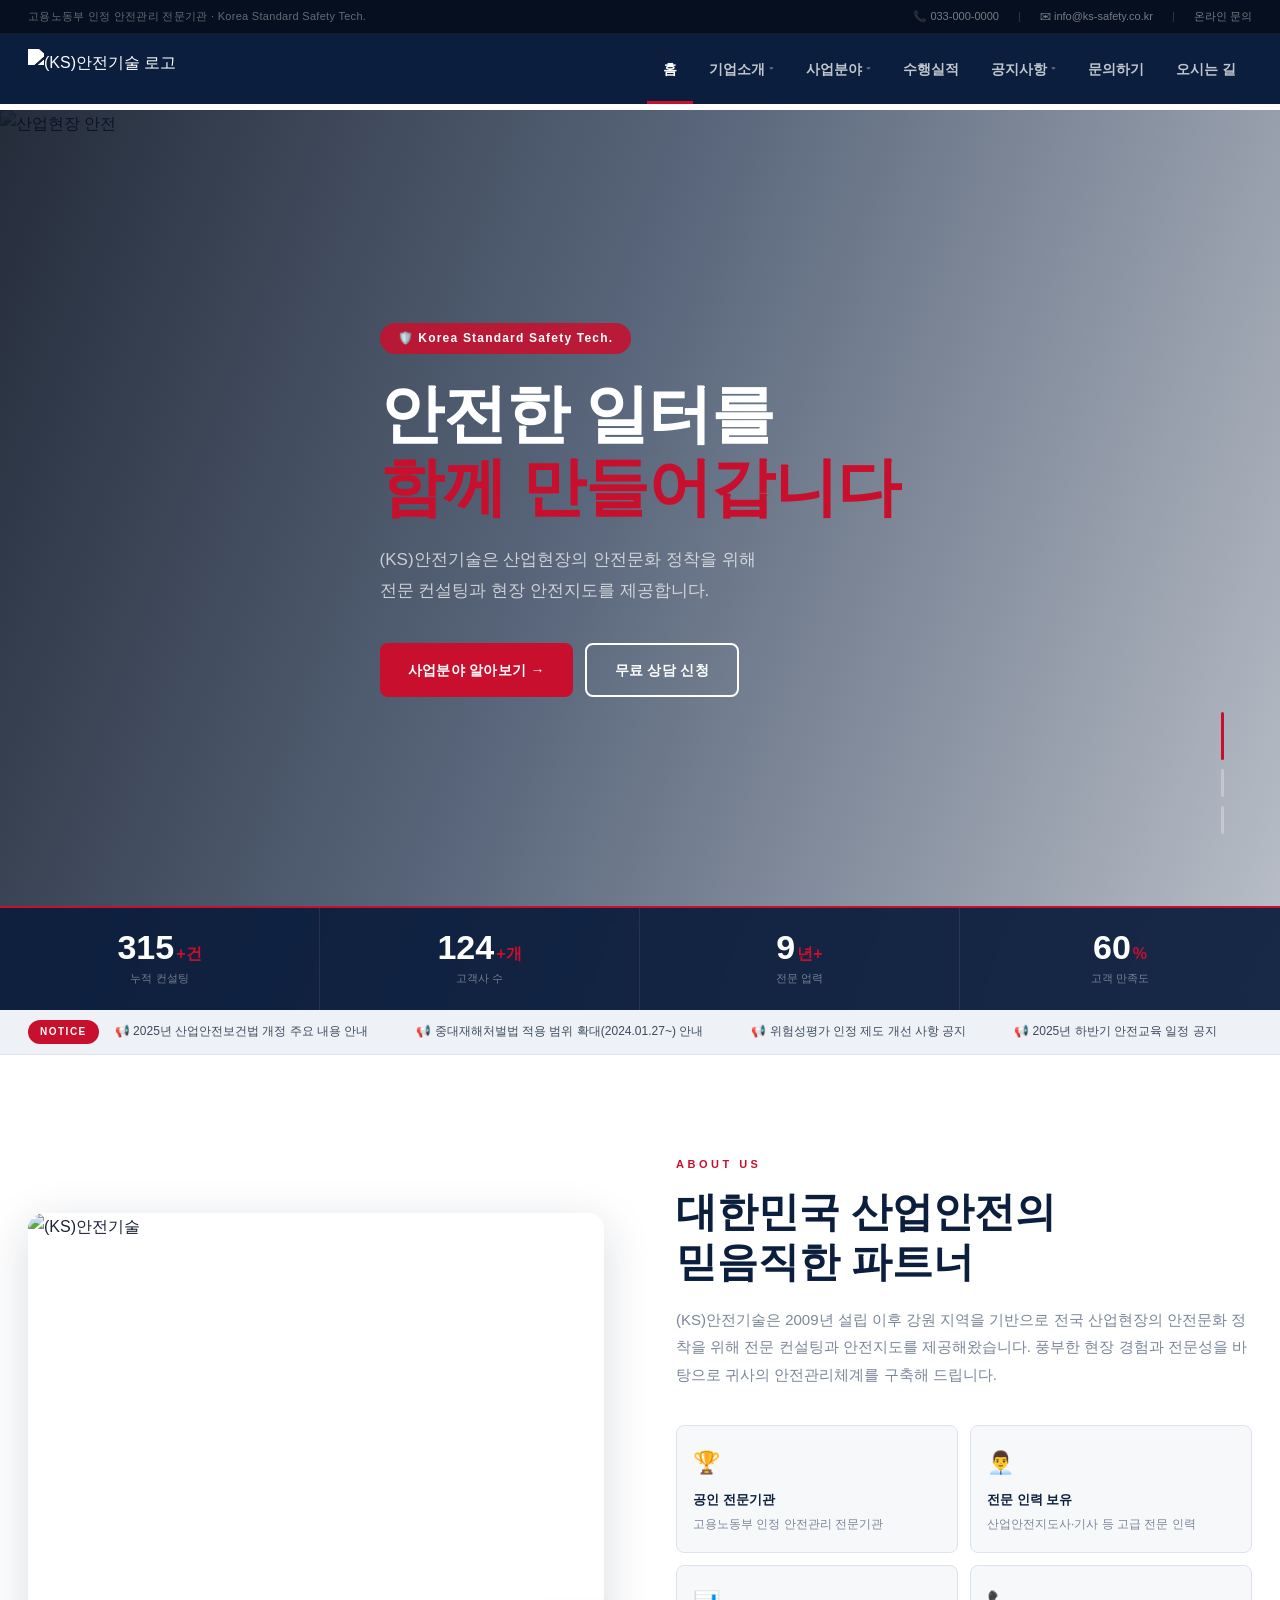
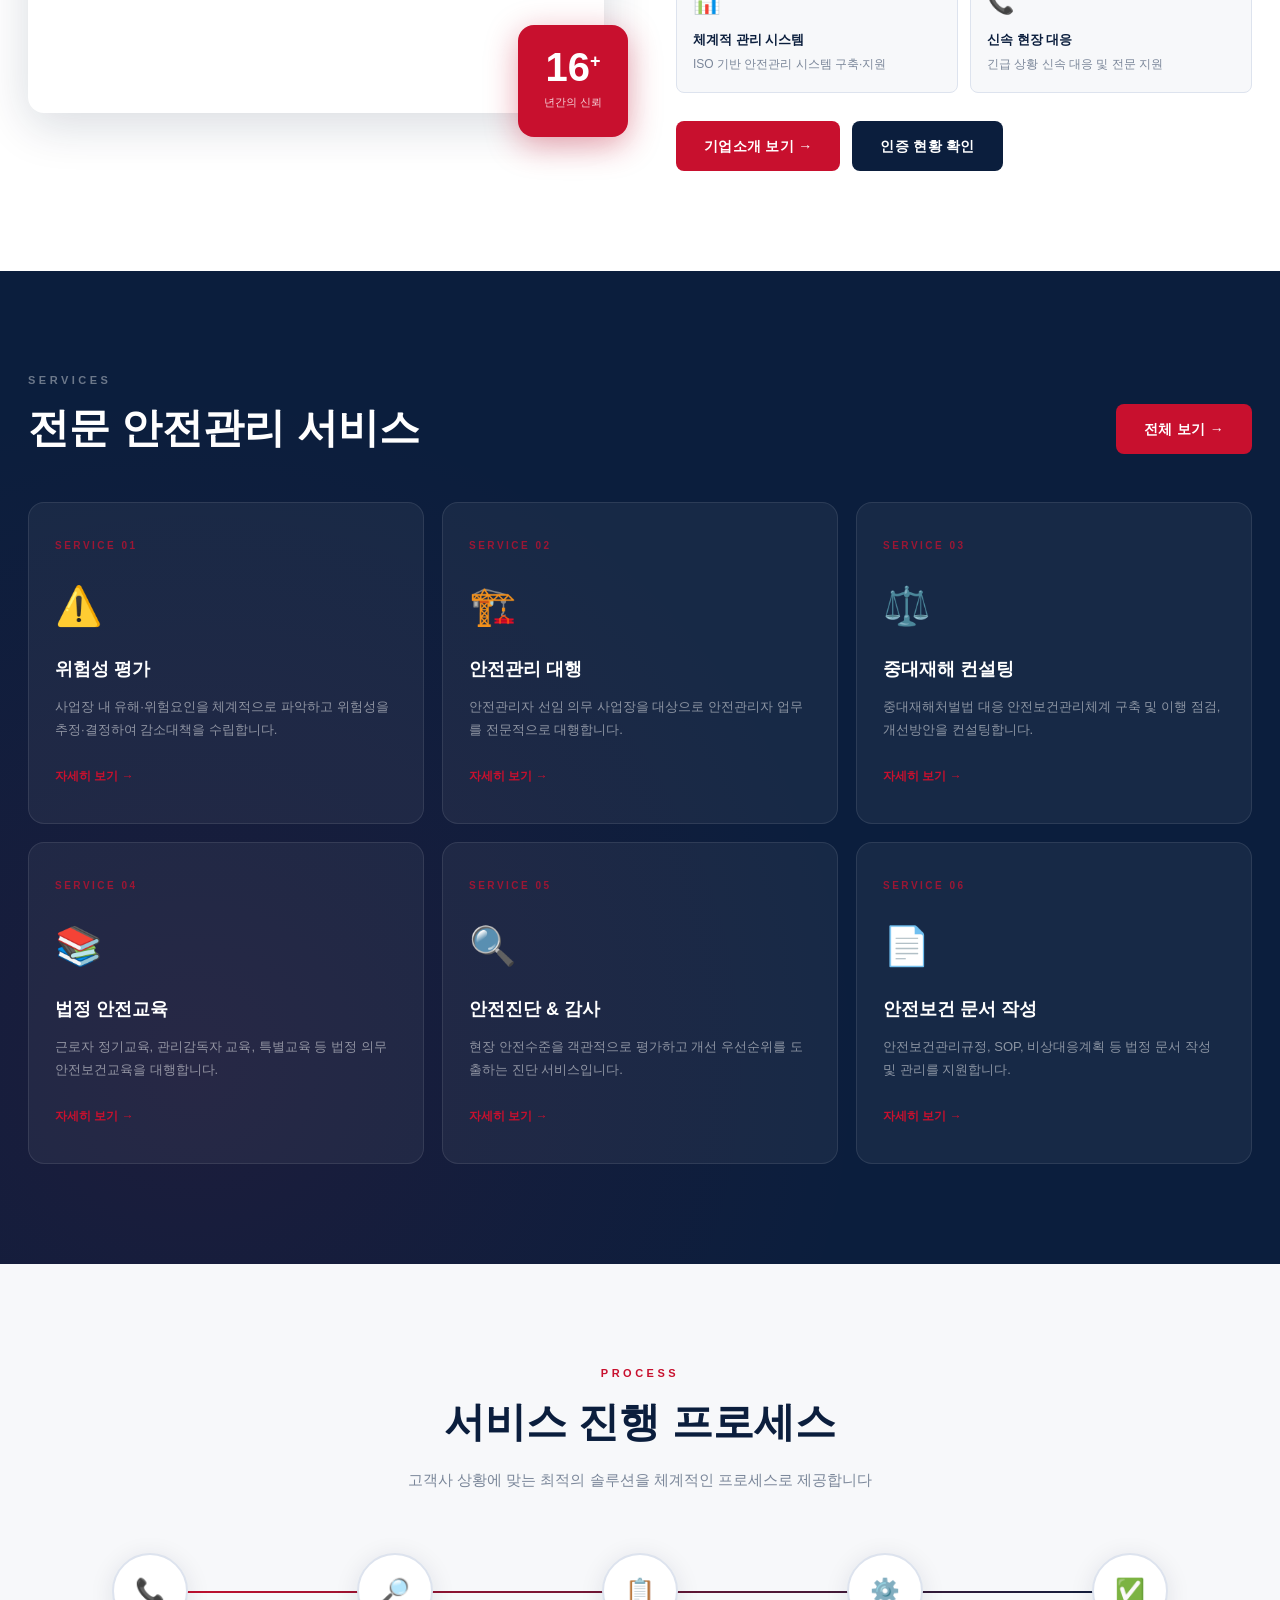
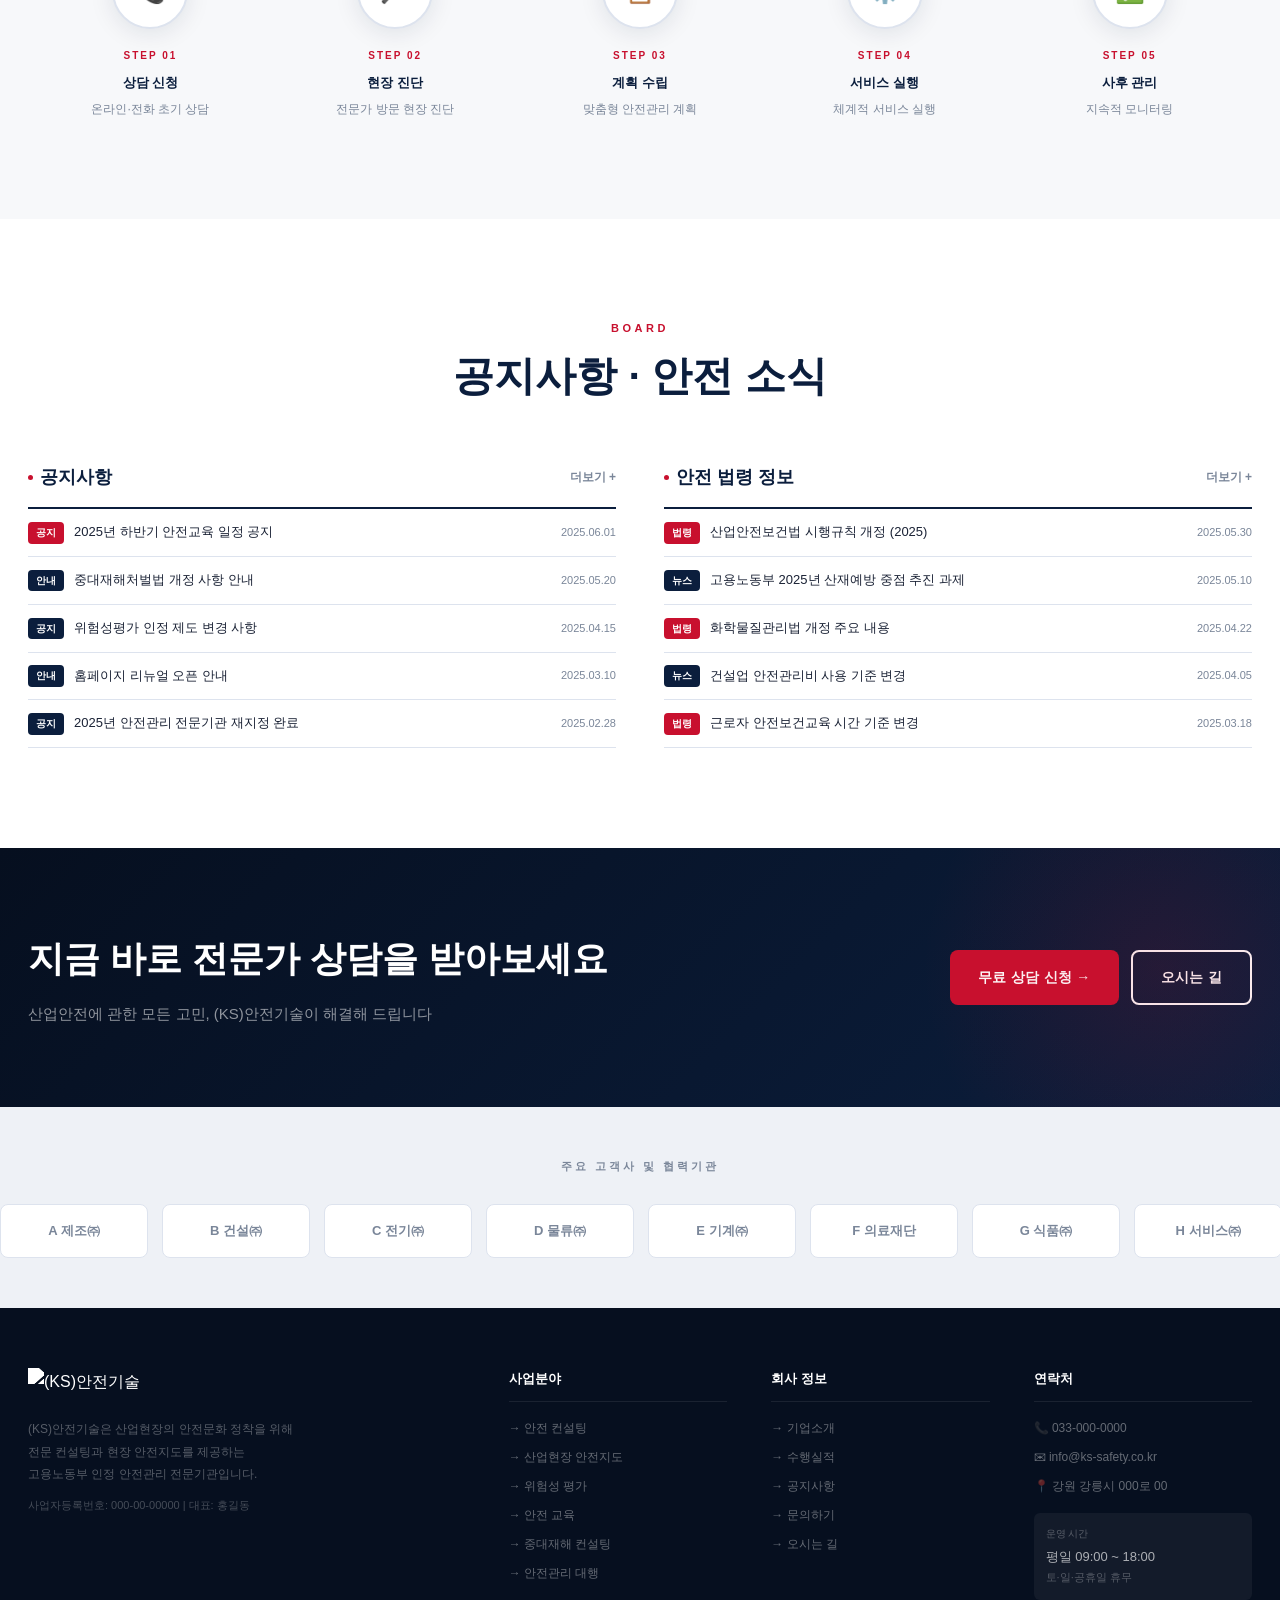
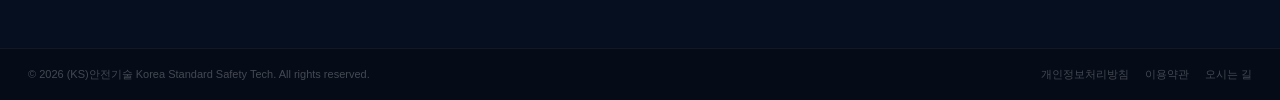
==== commit acd96324: "Update index.html" ====
--- a/index.html
+++ b/index.html
@@ -266,5 +266,6 @@
 function next(){go((cur+1)%slides.length);}
 dots.forEach(d=>d.addEventListener('click',()=>{clearInterval(auto);go(parseInt(d.dataset.i));auto=setInterval(next,5000);}));
 </script>
+<script src="https://identity.netlify.com/v1/netlify-identity-widget.js"></script>
 </body>
 </html>
--- a/assets/common.css
+++ b/assets/common.css
@@ -0,0 +1,400 @@
+/* ================================================================
+   (KS)안전기술 — 공통 스타일시트
+   ✏️ 이 파일을 수정하면 모든 페이지에 동시 반영됩니다.
+   ================================================================ */
+
+/* ─── 디자인 변수 ──────────────────────────────────────────────── */
+:root {
+  --navy:       #0B1E3D;
+  --navy-dark:  #060F1F;
+  --navy-mid:   #1A3461;
+  --red:        #C8102E;
+  --red-dark:   #A0091F;
+  --red-light:  #FDF0F2;
+  --white:      #FFFFFF;
+  --off-white:  #F7F8FA;
+  --light:      #EEF1F6;
+  --mid-gray:   #7A8699;
+  --dark-gray:  #3D4A5C;
+  --text:       #1A2235;
+  --border:     #DDE3EE;
+  --font:       'Noto Sans KR', sans-serif;
+  --tr:         all 0.3s cubic-bezier(0.4,0,0.2,1);
+  --r:          8px;
+  --r-lg:       16px;
+  --sh:         0 4px 24px rgba(11,30,61,0.10);
+  --sh-lg:      0 12px 48px rgba(11,30,61,0.16);
+  --nav-h:      110px; /* top-bar + main-nav 합산 높이 */
+}
+
+/* ─── 리셋 & 베이스 ─────────────────────────────────────────────── */
+*, *::before, *::after { box-sizing: border-box; margin: 0; padding: 0; }
+html { scroll-behavior: smooth; }
+body {
+  font-family: var(--font);
+  color: var(--text);
+  background: var(--white);
+  line-height: 1.75;
+  overflow-x: hidden;
+  padding-top: var(--nav-h);
+}
+a  { text-decoration: none; color: inherit; }
+ul { list-style: none; }
+img { max-width: 100%; height: auto; display: block; }
+button { cursor: pointer; border: none; background: none; font-family: var(--font); }
+input, select, textarea { font-family: var(--font); }
+
+/* ─── 레이아웃 ──────────────────────────────────────────────────── */
+.wrap    { max-width: 1280px; margin: 0 auto; padding: 0 28px; }
+.sec     { padding: 100px 0; }
+.sec-sm  { padding: 64px 0; }
+
+/* ─── 타이포그래피 헬퍼 ─────────────────────────────────────────── */
+.label {
+  font-size: 11px; font-weight: 700; letter-spacing: 3.5px;
+  text-transform: uppercase; color: var(--red);
+  display: block; margin-bottom: 14px;
+}
+.h2 {
+  font-size: clamp(26px, 3.2vw, 44px);
+  font-weight: 900; line-height: 1.22;
+  color: var(--navy); margin-bottom: 18px;
+}
+.lead {
+  font-size: 15px; color: var(--mid-gray);
+  line-height: 1.85; max-width: 580px;
+}
+/* 페이지 상단 히어로 배너 */
+.page-hero {
+  background: linear-gradient(110deg, var(--navy-dark) 0%, var(--navy) 100%);
+  padding: 64px 0 56px; position: relative; overflow: hidden;
+}
+.page-hero::after {
+  content: ''; position: absolute; inset: 0;
+  background-image: radial-gradient(circle at 80% 50%, rgba(200,16,46,0.12) 0%, transparent 60%);
+  pointer-events: none;
+}
+.page-hero .wrap { position: relative; z-index: 1; }
+.page-hero .label { color: rgba(255,255,255,0.45); }
+.page-hero h1 {
+  font-size: clamp(28px, 3.5vw, 46px); font-weight: 900;
+  color: var(--white); margin-bottom: 10px; line-height: 1.2;
+}
+.page-hero p { font-size: 15px; color: rgba(255,255,255,0.52); }
+.breadcrumb {
+  display: flex; align-items: center; gap: 8px;
+  font-size: 12px; color: rgba(255,255,255,0.35);
+  margin-top: 20px;
+}
+.breadcrumb a { color: rgba(255,255,255,0.35); transition: var(--tr); }
+.breadcrumb a:hover { color: rgba(255,255,255,0.75); }
+.breadcrumb .sep { opacity: 0.3; }
+.breadcrumb .cur { color: var(--red); }
+
+/* ─── 버튼 ──────────────────────────────────────────────────────── */
+.btn {
+  display: inline-flex; align-items: center; gap: 8px;
+  padding: 13px 28px; border-radius: var(--r);
+  font-size: 14px; font-weight: 700;
+  letter-spacing: 0.3px; transition: var(--tr);
+  white-space: nowrap;
+}
+.btn-red     { background: var(--red); color: var(--white); }
+.btn-red:hover { background: var(--red-dark); transform: translateY(-2px); box-shadow: 0 8px 24px rgba(200,16,46,0.32); }
+.btn-navy    { background: var(--navy); color: var(--white); }
+.btn-navy:hover { background: var(--navy-mid); transform: translateY(-2px); box-shadow: 0 8px 24px rgba(11,30,61,0.26); }
+.btn-ghost   { border: 2px solid var(--white); color: var(--white); }
+.btn-ghost:hover { background: var(--white); color: var(--navy); transform: translateY(-2px); }
+.btn-outline-red { border: 2px solid var(--red); color: var(--red); }
+.btn-outline-red:hover { background: var(--red); color: var(--white); transform: translateY(-2px); }
+
+/* ─── 공통 카드 ──────────────────────────────────────────────────── */
+.card {
+  background: var(--white); border: 1.5px solid var(--border);
+  border-radius: var(--r-lg); padding: 32px 28px; transition: var(--tr);
+}
+.card:hover { box-shadow: var(--sh-lg); border-color: rgba(200,16,46,0.25); transform: translateY(-4px); }
+
+/* ─── 섹션 헤더 (중앙 정렬) ─────────────────────────────────────── */
+.sec-head { text-align: center; margin-bottom: 60px; }
+.sec-head .lead { margin: 0 auto; }
+
+/* ─── 스크롤 페이드업 ────────────────────────────────────────────── */
+.fu {
+  opacity: 0; transform: translateY(28px);
+  transition: opacity 0.65s ease, transform 0.65s ease;
+}
+.fu.show { opacity: 1; transform: translateY(0); }
+.fu-d1 { transition-delay: 0.10s; }
+.fu-d2 { transition-delay: 0.20s; }
+.fu-d3 { transition-delay: 0.30s; }
+.fu-d4 { transition-delay: 0.40s; }
+
+/* ═══════════════════════════════════════════════════════════════════
+   NAVBAR
+   ═══════════════════════════════════════════════════════════════════ */
+#site-nav {
+  position: fixed; top: 0; left: 0; right: 0; z-index: 1000;
+  transition: var(--tr);
+}
+/* 상단 정보 바 */
+.nav-top {
+  background: var(--navy-dark);
+  padding: 7px 0;
+  border-bottom: 1px solid rgba(255,255,255,0.05);
+  transition: var(--tr);
+}
+.nav-top-inner {
+  display: flex; align-items: center;
+  justify-content: space-between; max-width: 1280px;
+  margin: 0 auto; padding: 0 28px;
+}
+.nav-top-left {
+  font-size: 11px; color: rgba(255,255,255,0.38);
+  letter-spacing: 0.3px;
+}
+.nav-top-right { display: flex; align-items: center; gap: 20px; }
+.nav-top-right a {
+  font-size: 11px; color: rgba(255,255,255,0.45);
+  display: flex; align-items: center; gap: 5px; transition: var(--tr);
+}
+.nav-top-right a:hover { color: rgba(255,255,255,0.85); }
+.nav-top-right .bar { width: 1px; height: 10px; background: rgba(255,255,255,0.15); }
+/* 메인 바 */
+.nav-main-bar { background: var(--navy); }
+.nav-main-inner {
+  display: flex; align-items: center;
+  justify-content: space-between; height: 70px;
+  max-width: 1280px; margin: 0 auto; padding: 0 28px;
+}
+.nav-logo img {
+  height: 40px; width: auto;
+  filter: brightness(0) invert(1); transition: var(--tr);
+}
+.nav-logo:hover img { opacity: 0.82; }
+/* 데스크톱 메뉴 */
+.nav-menu { display: flex; align-items: stretch; height: 70px; }
+.nav-item  { position: relative; }
+.nav-a {
+  display: flex; align-items: center; height: 70px;
+  padding: 0 16px; font-size: 14px; font-weight: 600;
+  color: rgba(255,255,255,0.75); white-space: nowrap;
+  transition: var(--tr); position: relative; gap: 4px;
+}
+.nav-a::after {
+  content: ''; position: absolute; bottom: 0; left: 50%;
+  transform: translateX(-50%);
+  width: 0; height: 3px; background: var(--red);
+  transition: var(--tr);
+}
+.nav-item:hover .nav-a,
+.nav-a.active { color: var(--white); }
+.nav-item:hover .nav-a::after,
+.nav-a.active::after { width: 100%; }
+/* 드롭다운 */
+.dd {
+  position: absolute; top: 100%; left: 0;
+  min-width: 190px; background: var(--white);
+  border-top: 3px solid var(--red);
+  box-shadow: var(--sh-lg);
+  border-radius: 0 0 var(--r) var(--r);
+  opacity: 0; visibility: hidden;
+  transform: translateY(10px); transition: var(--tr);
+}
+.nav-item:hover .dd { opacity: 1; visibility: visible; transform: translateY(0); }
+.dd a {
+  display: block; padding: 11px 18px; font-size: 13px;
+  color: var(--dark-gray); border-bottom: 1px solid var(--border);
+  transition: var(--tr);
+}
+.dd a:last-child { border-bottom: none; }
+.dd a:hover { background: var(--off-white); color: var(--red); padding-left: 24px; }
+/* 스크롤 시 */
+#site-nav.scrolled .nav-top { display: none; }
+#site-nav.scrolled .nav-main-bar { box-shadow: 0 2px 20px rgba(0,0,0,0.22); }
+/* 햄버거 */
+.nav-ham {
+  display: none; flex-direction: column; gap: 5px;
+  padding: 6px; cursor: pointer;
+}
+.nav-ham span {
+  display: block; width: 24px; height: 2px;
+  background: var(--white); transition: var(--tr); border-radius: 2px;
+}
+
+/* ─── 모바일 메뉴 ────────────────────────────────────────────────── */
+#mob-menu {
+  display: none; position: fixed; inset: 0; z-index: 1999;
+  background: var(--navy-dark); overflow-y: auto;
+  padding: 80px 28px 60px; flex-direction: column;
+}
+#mob-menu.open { display: flex; }
+.mob-x {
+  position: fixed; top: 18px; right: 22px;
+  font-size: 24px; color: var(--white);
+  cursor: pointer; z-index: 2001; line-height: 1;
+  width: 40px; height: 40px; display: flex;
+  align-items: center; justify-content: center;
+  background: rgba(255,255,255,0.07); border-radius: 50%;
+}
+.mob-link {
+  display: block; padding: 14px 0; font-size: 16px;
+  font-weight: 700; color: rgba(255,255,255,0.78);
+  border-bottom: 1px solid rgba(255,255,255,0.06);
+  transition: var(--tr);
+}
+.mob-link:hover { color: var(--white); padding-left: 6px; }
+.mob-sub {
+  display: block; padding: 9px 0 9px 18px;
+  font-size: 13px; color: rgba(255,255,255,0.40);
+  transition: var(--tr);
+}
+.mob-sub:hover { color: var(--red); }
+
+/* ═══════════════════════════════════════════════════════════════════
+   FOOTER
+   ═══════════════════════════════════════════════════════════════════ */
+#site-footer { background: var(--navy-dark); padding: 60px 0 0; }
+.footer-grid {
+  display: grid; grid-template-columns: 2fr 1fr 1fr 1fr;
+  gap: 44px; padding-bottom: 48px;
+}
+.f-brand img {
+  height: 36px; filter: brightness(0) invert(1);
+  margin-bottom: 14px;
+}
+.f-brand p {
+  font-size: 12px; color: rgba(255,255,255,0.32);
+  line-height: 1.85; max-width: 280px;
+}
+.f-col h5 {
+  font-size: 13px; font-weight: 700; color: var(--white);
+  margin-bottom: 16px; padding-bottom: 10px;
+  border-bottom: 1px solid rgba(255,255,255,0.08);
+}
+.f-col li { margin-bottom: 8px; }
+.f-col li a {
+  font-size: 12px; color: rgba(255,255,255,0.38);
+  transition: var(--tr); display: flex;
+  align-items: center; gap: 5px;
+}
+.f-col li a:hover { color: rgba(255,255,255,0.78); padding-left: 4px; }
+.footer-bottom {
+  background: rgba(0,0,0,0.22);
+  border-top: 1px solid rgba(255,255,255,0.05);
+  padding: 16px 0;
+}
+.footer-bottom .wrap {
+  display: flex; align-items: center;
+  justify-content: space-between; flex-wrap: wrap; gap: 8px;
+}
+.footer-bottom p { font-size: 11px; color: rgba(255,255,255,0.25); }
+.footer-bottom-links { display: flex; gap: 16px; }
+.footer-bottom-links a {
+  font-size: 11px; color: rgba(255,255,255,0.25); transition: var(--tr);
+}
+.footer-bottom-links a:hover { color: rgba(255,255,255,0.60); }
+
+/* ─── TOP 버튼 ──────────────────────────────────────────────────── */
+#top-btn {
+  position: fixed; bottom: 26px; right: 26px;
+  width: 44px; height: 44px;
+  background: var(--red); color: var(--white);
+  border-radius: 50%; font-size: 18px;
+  box-shadow: 0 4px 16px rgba(200,16,46,0.38);
+  transition: var(--tr); opacity: 0;
+  pointer-events: none; z-index: 998;
+  display: flex; align-items: center; justify-content: center;
+  cursor: pointer;
+}
+#top-btn.show { opacity: 1; pointer-events: auto; }
+#top-btn:hover { transform: translateY(-4px); box-shadow: 0 8px 24px rgba(200,16,46,0.50); }
+
+/* ─── 폼 공통 ────────────────────────────────────────────────────── */
+.f-group { margin-bottom: 14px; }
+.f-group label {
+  display: block; font-size: 12px; font-weight: 700;
+  color: var(--dark-gray); margin-bottom: 7px;
+}
+.f-group label .req { color: var(--red); margin-left: 2px; }
+.f-group input,
+.f-group select,
+.f-group textarea {
+  width: 100%; padding: 11px 14px;
+  border: 1.5px solid var(--border);
+  border-radius: var(--r); font-size: 13px;
+  color: var(--text); background: var(--off-white);
+  transition: var(--tr);
+}
+.f-group input:focus,
+.f-group select:focus,
+.f-group textarea:focus {
+  outline: none; border-color: var(--red);
+  background: var(--white);
+  box-shadow: 0 0 0 3px rgba(200,16,46,0.10);
+}
+.f-group textarea { resize: vertical; min-height: 100px; }
+.f-2col { display: grid; grid-template-columns: 1fr 1fr; gap: 14px; }
+.f-check { display: flex; align-items: center; gap: 9px; margin-bottom: 18px; font-size: 12px; color: var(--mid-gray); }
+.f-check input { width: auto; }
+.f-submit {
+  width: 100%; padding: 14px;
+  background: var(--red); color: var(--white);
+  border-radius: var(--r); font-size: 14px;
+  font-weight: 800; letter-spacing: 0.5px; transition: var(--tr);
+}
+.f-submit:hover { background: var(--red-dark); transform: translateY(-2px); box-shadow: 0 8px 24px rgba(200,16,46,0.30); }
+
+/* ─── 게시판 공통 ────────────────────────────────────────────────── */
+.board-table { width: 100%; border-collapse: collapse; }
+.board-table th {
+  background: var(--navy); color: var(--white);
+  padding: 13px 16px; font-size: 13px; font-weight: 700;
+  text-align: left;
+}
+.board-table td {
+  padding: 13px 16px; font-size: 13px; color: var(--dark-gray);
+  border-bottom: 1px solid var(--border); transition: var(--tr);
+}
+.board-table tr:hover td { background: var(--off-white); cursor: pointer; }
+.board-table .b-tit {
+  color: var(--text); font-weight: 500;
+  max-width: 420px; white-space: nowrap;
+  overflow: hidden; text-overflow: ellipsis;
+}
+.board-table .b-tit:hover { color: var(--red); }
+.board-table .b-cat {
+  display: inline-block; font-size: 10px; font-weight: 800;
+  padding: 2px 9px; border-radius: 4px;
+  background: var(--navy); color: var(--white);
+  letter-spacing: 0.3px;
+}
+.board-table .b-cat.red { background: var(--red); }
+.pagination {
+  display: flex; justify-content: center;
+  align-items: center; gap: 6px; margin-top: 32px;
+}
+.pag-btn {
+  width: 36px; height: 36px; border-radius: var(--r);
+  font-size: 13px; font-weight: 600; transition: var(--tr);
+  display: flex; align-items: center; justify-content: center;
+  border: 1.5px solid var(--border); color: var(--dark-gray);
+  cursor: pointer;
+}
+.pag-btn:hover, .pag-btn.on {
+  background: var(--red); color: var(--white); border-color: var(--red);
+}
+
+/* ─── 반응형 ─────────────────────────────────────────────────────── */
+@media (max-width: 1024px) {
+  .footer-grid { grid-template-columns: 1fr 1fr; gap: 32px; }
+}
+@media (max-width: 768px) {
+  :root { --nav-h: 64px; }
+  .nav-menu, .nav-top { display: none !important; }
+  .nav-ham  { display: flex; }
+  .nav-main-inner { height: 64px; }
+  .sec { padding: 64px 0; }
+  .f-2col { grid-template-columns: 1fr; }
+  .footer-grid { grid-template-columns: 1fr; gap: 24px; }
+}
